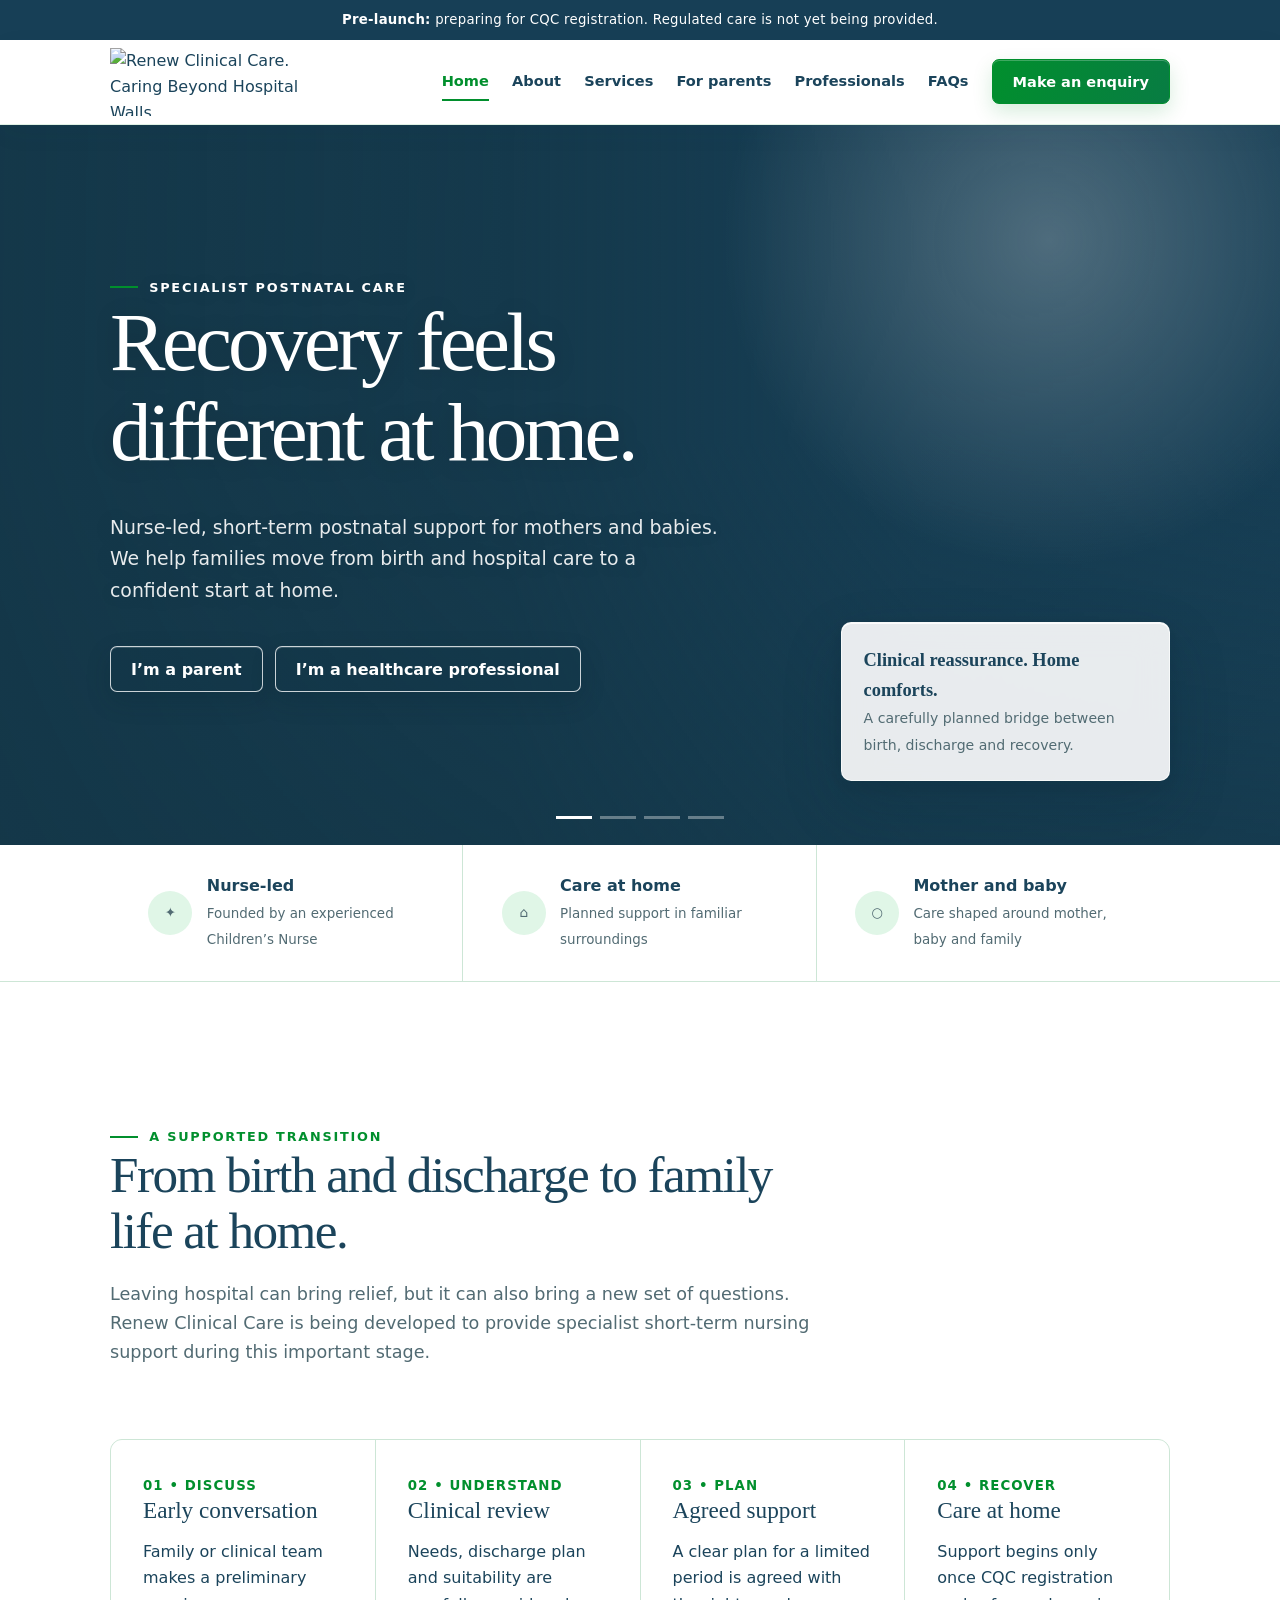
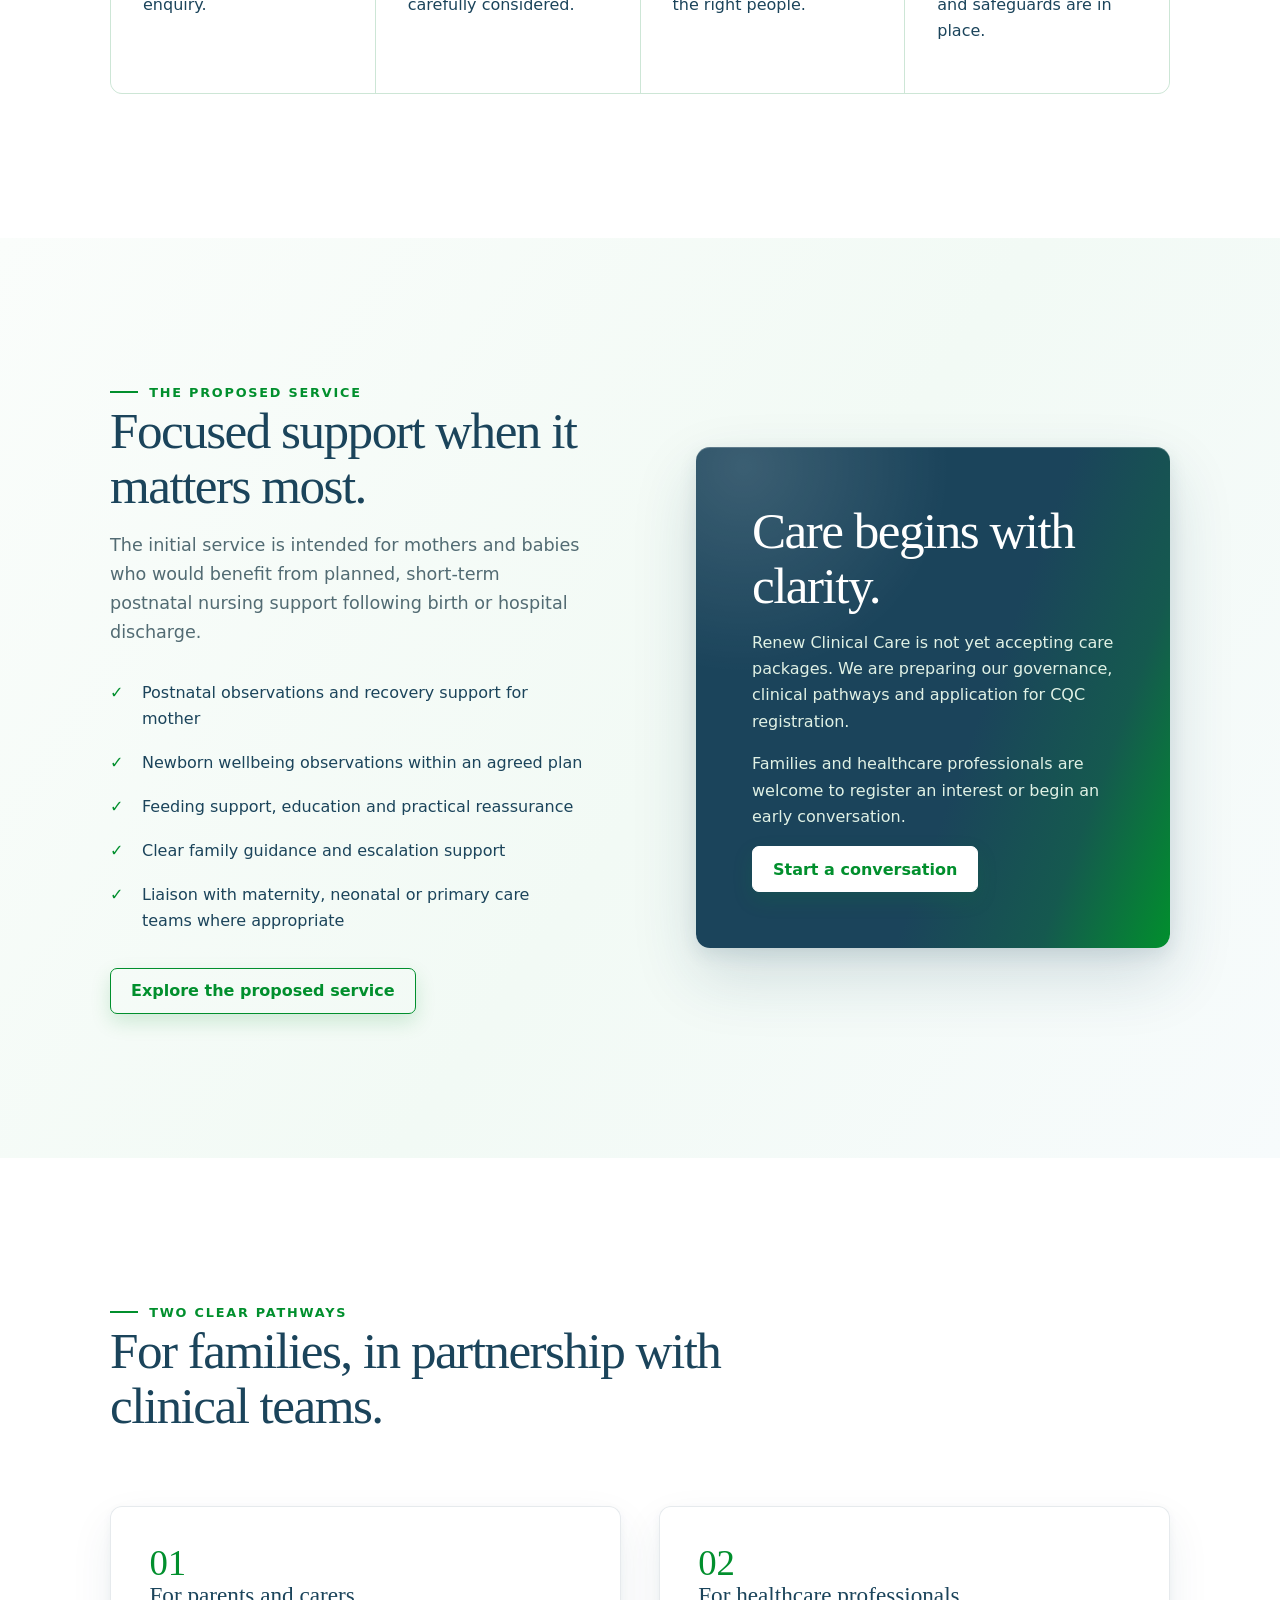
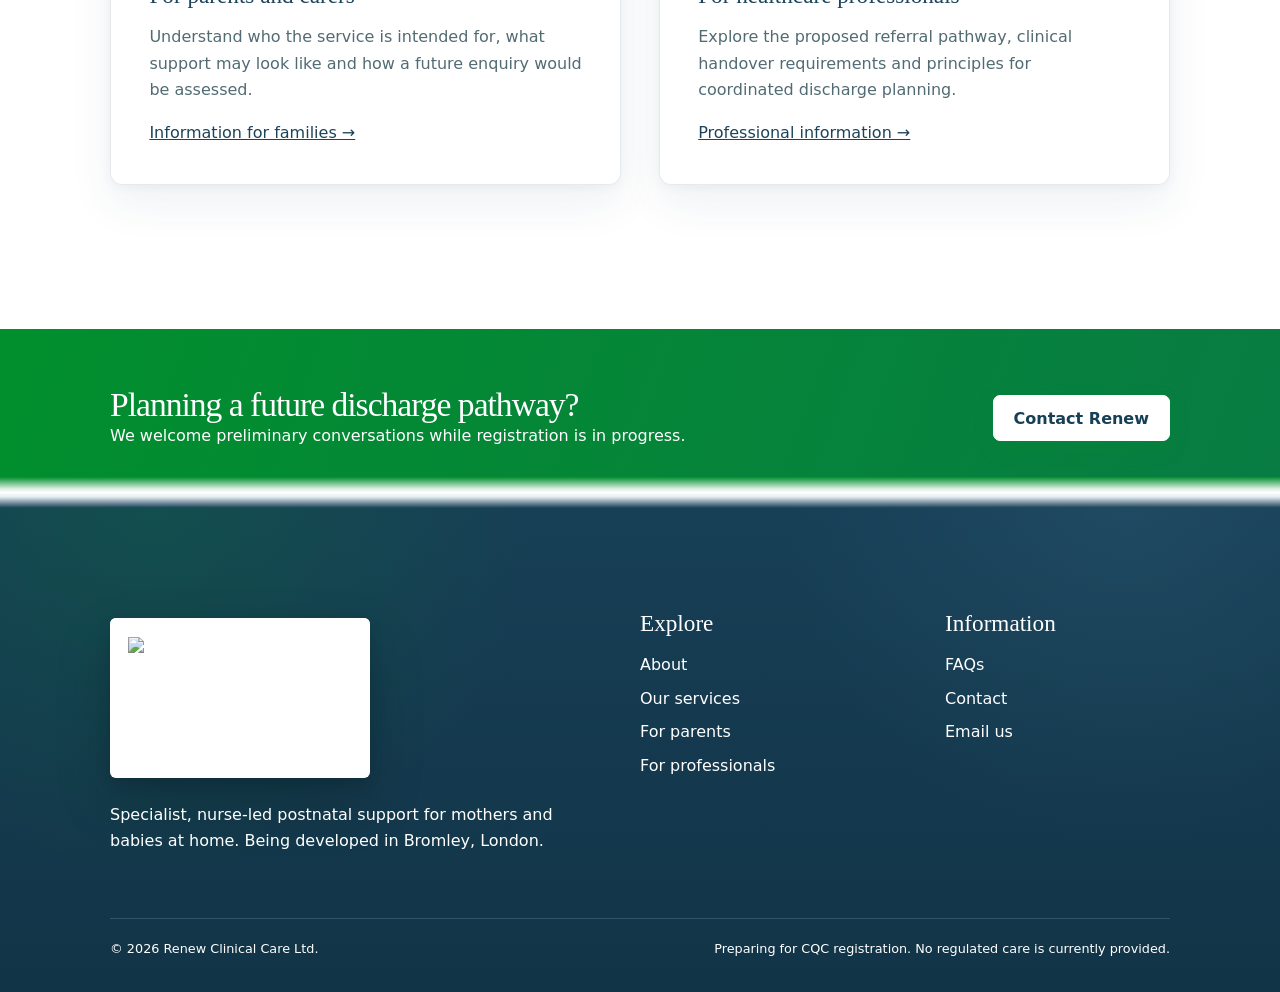
==== index.html @ eb6cde79 "Add homepage, styles, and script for Renew Clinical Care site Cleaned up from a browser-saved snapsh" ====
<!DOCTYPE html>
<html lang="en-GB">
<head>
<meta charset="UTF-8">
<meta name="viewport" content="width=device-width,initial-scale=1">
<title>Renew Clinical Care | Postnatal care at home</title>
<meta name="description" content="Nurse-led postnatal support for mothers and babies at home in Bromley. Pre-launch and preparing for CQC registration.">
<link rel="stylesheet" href="styles.css">
</head>
<body>
<a class="skip" href="#main">Skip to content</a>
<div class="notice"><strong>Pre-launch:</strong> preparing for CQC registration. Regulated care is not yet being provided.</div>
<header class="header">
<nav class="nav wrap" aria-label="Main navigation">
<a class="brand" href="index.html"><img class="brand-logo" src="assets/rcc-logo.png" alt="Renew Clinical Care. Caring Beyond Hospital Walls."></a>
<button class="menu" aria-expanded="false" aria-label="Open menu">☰</button>
<div class="links">
<a aria-current="page" href="index.html">Home</a>
<a href="about.html">About</a>
<a href="services.html">Services</a>
<a href="parents.html">For parents</a>
<a href="professionals.html">Professionals</a>
<a href="faqs.html">FAQs</a>
<a class="button" href="contact.html">Make an enquiry</a>
</div>
</nav>
</header>
<main id="main">
<section class="hero">
<div class="hero-media">
<div class="hero-sequence" aria-hidden="true">
<video class="hero-frame frame-newborn" autoplay muted loop playsinline preload="metadata" poster="assets/care-at-home.png" data-credit="Sarah Chai / Pexels">
<source src="https://videos.pexels.com/video-files/7279102/7279102-uhd_2160_3840_24fps.mp4" type="video/mp4">
</video>
<img class="hero-frame frame-support" src="assets/postnatal-support-home.webp" alt="">
<img class="hero-frame frame-nurse" src="assets/paediatric-nurse-home.webp" alt="">
<video class="hero-frame frame-clinician" autoplay muted loop playsinline preload="metadata" poster="assets/paediatric-nurse-home.webp" data-credit="Pavel Danilyuk / Pexels">
<source src="https://videos.pexels.com/video-files/7579603/7579603-hd_1080_1920_25fps.mp4" type="video/mp4">
</video>
</div>
</div>
<div class="hero-overlay"></div>
<div class="hero-content wrap">
<div class="hero-copy">
<div class="eyebrow">Specialist postnatal care</div>
<h1>Recovery feels different at home.</h1>
<p>Nurse-led, short-term postnatal support for mothers and babies. We help families move from birth and hospital care to a confident start at home.</p>
<div class="actions">
<a class="button" href="parents.html">I&rsquo;m a parent</a>
<a class="button hero-secondary" href="professionals.html">I&rsquo;m a healthcare professional</a>
</div>
</div>
<div class="hero-card">
<b>Clinical reassurance. Home comforts.</b>
<span>A carefully planned bridge between birth, discharge and recovery.</span>
</div>
</div>
<div class="hero-controls">
<button class="hero-arrow hero-arrow-prev" type="button" aria-label="Show previous hero image"><span aria-hidden="true">&lsaquo;</span></button>
<button class="hero-arrow hero-arrow-next" type="button" aria-label="Show next hero image"><span aria-hidden="true">&rsaquo;</span></button>
</div>
<div class="hero-timeline" aria-hidden="true"><span></span><span></span><span></span><span></span></div>
</section>

<section class="trustbar">
<div class="trustgrid wrap">
<div class="trustitem"><span class="icon">&#10022;</span><div><b>Nurse-led</b><span>Founded by an experienced Children&rsquo;s Nurse</span></div></div>
<div class="trustitem"><span class="icon">&#8962;</span><div><b>Care at home</b><span>Planned support in familiar surroundings</span></div></div>
<div class="trustitem"><span class="icon">&#9675;</span><div><b>Mother and baby</b><span>Care shaped around mother, baby and family</span></div></div>
</div>
</section>

<section class="section">
<div class="wrap">
<div class="section-head">
<div class="eyebrow">A supported transition</div>
<h2>From birth and discharge to family life at home.</h2>
<p>Leaving hospital can bring relief, but it can also bring a new set of questions. Renew Clinical Care is being developed to provide specialist short-term nursing support during this important stage.</p>
</div>
<div class="pathway">
<div class="step"><small>01 &bull; DISCUSS</small><h3>Early conversation</h3><p>Family or clinical team makes a preliminary enquiry.</p></div>
<div class="step"><small>02 &bull; UNDERSTAND</small><h3>Clinical review</h3><p>Needs, discharge plan and suitability are carefully considered.</p></div>
<div class="step"><small>03 &bull; PLAN</small><h3>Agreed support</h3><p>A clear plan for a limited period is agreed with the right people.</p></div>
<div class="step"><small>04 &bull; RECOVER</small><h3>Care at home</h3><p>Support begins only once CQC registration and safeguards are in place.</p></div>
</div>
</div>
</section>

<section class="section soft">
<div class="wrap split">
<div>
<div class="eyebrow">The proposed service</div>
<h2>Focused support when it matters most.</h2>
<p class="lead">The initial service is intended for mothers and babies who would benefit from planned, short-term postnatal nursing support following birth or hospital discharge.</p>
<ul class="checks">
<li>Postnatal observations and recovery support for mother</li>
<li>Newborn wellbeing observations within an agreed plan</li>
<li>Feeding support, education and practical reassurance</li>
<li>Clear family guidance and escalation support</li>
<li>Liaison with maternity, neonatal or primary care teams where appropriate</li>
</ul>
<a class="button ghost" href="services.html">Explore the proposed service</a>
</div>
<div class="panel">
<h2>Care begins with clarity.</h2>
<p>Renew Clinical Care is not yet accepting care packages. We are preparing our governance, clinical pathways and application for CQC registration.</p>
<p>Families and healthcare professionals are welcome to register an interest or begin an early conversation.</p>
<a class="button" href="contact.html" style="background:#fff;color:#018F2D;border-color:#fff">Start a conversation</a>
</div>
</div>
</section>

<section class="section">
<div class="wrap">
<div class="section-head">
<div class="eyebrow">Two clear pathways</div>
<h2>For families, in partnership with clinical teams.</h2>
</div>
<div class="grid-2">
<article class="card"><span class="num">01</span><h3>For parents and carers</h3><p>Understand who the service is intended for, what support may look like and how a future enquiry would be assessed.</p><a href="parents.html">Information for families &rarr;</a></article>
<article class="card"><span class="num">02</span><h3>For healthcare professionals</h3><p>Explore the proposed referral pathway, clinical handover requirements and principles for coordinated discharge planning.</p><a href="professionals.html">Professional information &rarr;</a></article>
</div>
</div>
</section>

<section class="band">
<div class="wrap">
<div><h2>Planning a future discharge pathway?</h2><div>We welcome preliminary conversations while registration is in progress.</div></div>
<a class="button" href="contact.html">Contact Renew</a>
</div>
</section>
</main>

<footer class="footer footer-from-green">
<div class="wrap">
<div class="footer-grid">
<div>
<a class="brand" href="index.html"><img class="brand-logo" src="assets/rcc-logo.png" alt="Renew Clinical Care. Caring Beyond Hospital Walls."></a>
<p>Specialist, nurse-led postnatal support for mothers and babies at home. Being developed in Bromley, London.</p>
</div>
<div>
<h3>Explore</h3>
<a href="about.html">About</a>
<a href="services.html">Our services</a>
<a href="parents.html">For parents</a>
<a href="professionals.html">For professionals</a>
</div>
<div>
<h3>Information</h3>
<a href="faqs.html">FAQs</a>
<a href="contact.html">Contact</a>
<a href="mailto:hello@renewclinicalcare.co.uk">Email us</a>
</div>
</div>
<div class="legal">
<span>&copy; 2026 Renew Clinical Care Ltd.</span>
<span>Preparing for CQC registration. No regulated care is currently provided.</span>
</div>
</div>
</footer>
<script src="site.js"></script>
</body>
</html>
---- styles.css ----
:root{--ink:#1B445B;--teal:#018F2D;--deep:#173F56;--aqua:#E0F6E7;--sky:#F0F8F3;--coral:#018F2D;--cream:#FCFEFD;--white:#fff;--line:#CDE6D6;--muted:#526B73;--shadow:0 22px 60px rgba(27,68,91,.12);--serif:Georgia,'Times New Roman',serif;--sans:Inter,ui-sans-serif,system-ui,-apple-system,BlinkMacSystemFont,'Segoe UI',sans-serif}
*{box-sizing:border-box}html{scroll-behavior:smooth}body{margin:0;color:var(--ink);background:var(--cream);font-family:var(--sans);font-size:16px;line-height:1.65}a{color:inherit}.skip{position:absolute;left:-999px}.skip:focus{left:1rem;top:1rem;background:#fff;padding:.7rem 1rem;z-index:20}.notice{background:var(--deep);color:#fff;text-align:center;padding:.55rem 1rem;font-size:.83rem;letter-spacing:.02em}.notice strong{color:#BFEFCB}.wrap{width:min(1160px,calc(100% - 40px));margin:auto}.header{background:rgba(251,252,250,.96);position:sticky;top:0;z-index:10;border-bottom:1px solid rgba(1,143,45,.12);backdrop-filter:blur(14px)}.nav{height:84px;display:flex;align-items:center;justify-content:space-between;gap:2rem}.brand{display:flex;align-items:center;gap:.8rem;text-decoration:none}.mark{width:42px;height:42px;border-radius:50%;border:1.5px solid var(--teal);display:grid;place-items:center;position:relative;font-family:var(--serif);font-size:1.22rem}.mark:after{content:'';position:absolute;width:10px;height:10px;border-radius:50%;background:var(--coral);right:-2px;bottom:2px;border:3px solid var(--cream)}.brand-text{line-height:1.05}.brand-text b{display:block;letter-spacing:.12em;font-size:.92rem}.brand-text span{font-size:.7rem;color:var(--muted);letter-spacing:.08em}.links{display:flex;align-items:center;gap:1.45rem}.links a{text-decoration:none;font-size:.91rem;font-weight:600}.links a:hover,.links a[aria-current=page]{color:var(--teal)}.button,.links .button{display:inline-flex;align-items:center;justify-content:center;gap:.55rem;border:1px solid var(--teal);background:var(--teal);color:#fff;border-radius:7px;padding:.78rem 1.25rem;text-decoration:none;font-weight:700;line-height:1.2;transition:.2s}.button:hover{background:var(--deep);transform:translateY(-1px)}.button.ghost{background:transparent;color:var(--teal)}.menu{display:none;background:none;border:0;font-size:1.6rem;color:var(--ink)}.hero{min-height:690px;display:grid;grid-template-columns:1.02fr .98fr;align-items:stretch;background:#f1f8f7}.hero-copy{padding:92px max(24px,calc((100vw - 1160px)/2)) 86px;display:flex;flex-direction:column;justify-content:center}.eyebrow{display:flex;align-items:center;gap:.7rem;color:var(--teal);font-size:.8rem;font-weight:800;letter-spacing:.14em;text-transform:uppercase}.eyebrow:before{content:'';width:28px;height:2px;background:var(--coral)}h1,h2,h3{font-family:var(--serif);font-weight:500;line-height:1.08;margin:0 0 1rem}h1{font-size:clamp(3rem,5.2vw,5.3rem);letter-spacing:-.045em}h2{font-size:clamp(2.25rem,4vw,3.8rem);letter-spacing:-.03em}h3{font-size:1.45rem}.hero p{font-size:1.16rem;max-width:620px;color:var(--muted)}.actions{display:flex;gap:.75rem;flex-wrap:wrap;margin-top:1.35rem}.hero-media{position:relative;overflow:hidden}.hero-media img{width:100%;height:100%;object-fit:cover}.hero-card{position:absolute;left:30px;bottom:30px;width:min(340px,calc(100% - 60px));background:rgba(255,255,255,.94);padding:1.35rem;border-radius:10px;box-shadow:var(--shadow);backdrop-filter:blur(8px)}.hero-card b{display:block;font-family:var(--serif);font-size:1.15rem}.hero-card span{font-size:.88rem;color:var(--muted)}.trustbar{background:#fff;border-bottom:1px solid var(--line)}.trustgrid{display:grid;grid-template-columns:repeat(3,1fr)}.trustitem{padding:1.4rem 2rem;border-right:1px solid var(--line);display:flex;gap:.9rem;align-items:center}.trustitem:last-child{border:0}.icon{width:44px;height:44px;border-radius:50%;display:grid;place-items:center;background:var(--aqua);color:var(--teal);font-size:1.15rem;flex:none}.trustitem b{display:block}.trustitem span{font-size:.84rem;color:var(--muted)}.section{padding:105px 0}.section.soft{background:var(--sky)}.section.dark{background:var(--deep);color:#fff}.section-head{max-width:720px;margin-bottom:3rem}.section-head p,.lead{font-size:1.1rem;color:var(--muted)}.dark .section-head p,.dark .lead{color:#D0E6D8}.grid-3{display:grid;grid-template-columns:repeat(3,1fr);gap:1.25rem}.grid-2{display:grid;grid-template-columns:repeat(2,1fr);gap:1.6rem}.card{background:#fff;border:1px solid var(--line);border-radius:12px;padding:2rem;box-shadow:0 8px 30px rgba(27,68,91,.05)}.card p{color:var(--muted)}.num{font-family:var(--serif);font-size:2.3rem;color:var(--coral);line-height:1}.pathway{display:grid;grid-template-columns:repeat(4,1fr);gap:1px;background:var(--line);border:1px solid var(--line);border-radius:12px;overflow:hidden}.step{background:#fff;padding:2rem}.step small{color:var(--coral);font-weight:800;letter-spacing:.08em}.split{display:grid;grid-template-columns:1fr 1fr;gap:5rem;align-items:center}.panel{background:var(--teal);color:#fff;border-radius:14px;padding:3rem;position:relative;overflow:hidden}.panel p{color:#E0F1E5}.panel:after{content:'R';font:14rem/1 var(--serif);position:absolute;right:-20px;bottom:-55px;color:rgba(255,255,255,.07)}.checks{list-style:none;padding:0;margin:1.5rem 0}.checks li{padding:.55rem 0 .55rem 2rem;position:relative}.checks li:before{content:'✓';position:absolute;left:0;color:var(--coral);font-weight:900}.page-hero{padding:90px 0 75px;background:linear-gradient(120deg,#EDF8F1,#fff)}.page-hero .wrap{max-width:900px;margin-left:max(20px,calc((100vw - 1160px)/2))}.page-hero h1{font-size:clamp(3rem,6vw,5.8rem)}.page-hero p{font-size:1.18rem;color:var(--muted);max-width:720px}.tag{display:inline-block;border-radius:6px;background:var(--aqua);padding:.35rem .8rem;color:var(--teal);font-weight:700;font-size:.8rem}.quote{font-family:var(--serif);font-size:clamp(1.8rem,3vw,2.8rem);line-height:1.25;border-left:3px solid var(--coral);padding-left:2rem}.faq{border-top:1px solid var(--line)}details{border-bottom:1px solid var(--line);padding:1.25rem 0}summary{cursor:pointer;font-family:var(--serif);font-size:1.25rem;font-weight:600;list-style:none;display:flex;justify-content:space-between;gap:1rem}summary:after{content:'+';color:var(--coral)}details[open] summary:after{content:'−'}details p{max-width:820px;color:var(--muted)}.form{background:#fff;border:1px solid var(--line);border-radius:12px;padding:2.2rem}.field{margin-bottom:1rem}.field label{display:block;font-weight:700;margin-bottom:.35rem}.field input,.field select,.field textarea{width:100%;font:inherit;color:var(--ink);background:#fff;border:1px solid #9ABDA7;border-radius:6px;padding:.85rem}.field textarea{min-height:130px;resize:vertical}.hint{font-size:.82rem;color:var(--muted)}.form-status{display:none;background:var(--aqua);border-radius:8px;padding:1rem;margin-top:1rem}.footer{background:#153B50;color:#fff;padding:70px 0 25px}.footer-grid{display:grid;grid-template-columns:2fr 1fr 1fr;gap:3rem}.footer a{color:#d9ebea;text-decoration:none;display:block;margin:.45rem 0}.footer p{color:#BFD6C8}.legal{border-top:1px solid rgba(255,255,255,.15);margin-top:2.5rem;padding-top:1.2rem;font-size:.8rem;color:#B5CCBE;display:flex;justify-content:space-between;gap:1rem}.band{background:var(--coral);color:#fff;padding:2.8rem 0}.band .wrap{display:flex;align-items:center;justify-content:space-between;gap:2rem}.band h2{font-size:2.1rem;margin:0}.band .button{background:#fff;color:var(--deep);border-color:#fff}.note{border-left:3px solid var(--coral);background:#F2FBF5;padding:1rem 1.2rem}.muted{color:var(--muted)}
@media(max-width:980px){.links{display:none;position:absolute;top:84px;left:0;right:0;background:#fff;padding:1.4rem 20px;box-shadow:var(--shadow);flex-direction:column;align-items:flex-start}.links.open{display:flex}.menu{display:block}.hero{grid-template-columns:1fr;min-height:0}.hero-copy{padding:70px 24px}.hero-media{height:430px}.trustgrid{grid-template-columns:1fr}.trustitem{border-right:0;border-bottom:1px solid var(--line)}.grid-3,.pathway{grid-template-columns:repeat(2,1fr)}.split{grid-template-columns:1fr;gap:2.5rem}.footer-grid{grid-template-columns:1fr 1fr}.footer-grid>div:first-child{grid-column:1/-1}}
@media(max-width:640px){.wrap{width:min(100% - 28px,1160px)}.nav{height:72px}.brand-text span{display:none}.links{top:72px}.hero-copy{padding:56px 18px}.hero-media{height:340px}.hero-card{left:16px;bottom:16px;width:calc(100% - 32px)}h1{font-size:3rem}.section{padding:70px 0}.grid-2,.grid-3,.pathway{grid-template-columns:1fr}.panel,.card,.form{padding:1.5rem}.page-hero{padding:60px 0 55px}.band .wrap,.legal{align-items:flex-start;flex-direction:column}.footer-grid{grid-template-columns:1fr}.footer-grid>div:first-child{grid-column:auto}.actions .button{width:100%}}
@media(prefers-reduced-motion:reduce){html{scroll-behavior:auto}.button{transition:none}}

/* Modern motion layer */
body{opacity:1;transition:opacity .35s ease,transform .35s cubic-bezier(.22,1,.36,1)}body.is-leaving{opacity:0;transform:translateY(-8px)}
.scroll-progress{position:fixed;z-index:40;left:0;top:0;width:100%;height:3px;transform:scaleX(0);transform-origin:left;background:linear-gradient(90deg,var(--coral),#018F2D);will-change:transform}
.header{z-index:20;background:rgba(251,252,250,.86);backdrop-filter:blur(18px) saturate(130%);transition:box-shadow .35s ease,background .35s ease}.header.scrolled{background:rgba(251,252,250,.95);box-shadow:0 10px 35px rgba(27,68,91,.08)}.nav{transition:height .35s cubic-bezier(.22,1,.36,1)}.header.scrolled .nav{height:70px}
.mark{transition:transform .5s cubic-bezier(.22,1,.36,1),background .3s}.brand:hover .mark{transform:rotate(-10deg) scale(1.05);background:var(--aqua)}
.links a{position:relative}.links>a:not(.button):after{content:'';position:absolute;left:0;right:100%;bottom:-7px;height:1.5px;background:var(--coral);transition:right .3s ease}.links>a:not(.button):hover:after,.links>a[aria-current=page]:after{right:0}
.button,.links .button{transition:transform .35s cubic-bezier(.22,1,.36,1),box-shadow .35s ease,background .25s}.button:hover{transform:translateY(-3px);box-shadow:0 12px 28px rgba(27,68,91,.2)}
.hero{overflow:hidden}.hero-copy{position:relative;z-index:2}.hero-copy>*{animation:heroIn .9s both cubic-bezier(.22,1,.36,1)}.hero-copy h1{animation-delay:.08s}.hero-copy p{animation-delay:.16s}.hero-copy .actions{animation-delay:.24s}.hero-media:after{content:'';position:absolute;inset:0;background:linear-gradient(105deg,rgba(27,68,91,.08),transparent 38%);pointer-events:none}.hero-media img{height:115%;transform:translate3d(0,var(--parallax-y,0),0) scale(1.03);will-change:transform}.hero-card{background:rgba(255,255,255,.88);border:1px solid rgba(255,255,255,.6);backdrop-filter:blur(16px);transform:translate3d(0,var(--card-parallax,0),0);will-change:transform}
.eyebrow:before{transition:width .45s ease}.eyebrow:hover:before{width:46px}.card{background:rgba(255,255,255,.9);transition:transform .45s cubic-bezier(.22,1,.36,1),box-shadow .45s ease,border-color .3s}.card:hover{transform:translateY(-8px);box-shadow:0 24px 50px rgba(27,68,91,.12);border-color:#9cc8c5}
.page-hero{padding:110px 0 90px;background:radial-gradient(circle at 88% 18%,rgba(231,121,99,.12),transparent 22%),radial-gradient(circle at 72% 85%,rgba(1,143,45,.12),transparent 28%),linear-gradient(120deg,#EDF8F1,#fff);position:relative;overflow:hidden}.page-hero .wrap{position:relative;z-index:1}.page-hero .eyebrow,.page-hero h1,.page-hero p{animation:heroIn .85s both cubic-bezier(.22,1,.36,1)}.page-hero h1{animation-delay:.08s}.page-hero p{animation-delay:.16s}
.form{background:rgba(255,255,255,.92);box-shadow:0 18px 55px rgba(27,68,91,.07);transition:box-shadow .35s}.form:focus-within{box-shadow:0 24px 70px rgba(27,68,91,.13)}
.reveal{opacity:0;transform:translateY(34px);transition:opacity .8s ease,transform .8s cubic-bezier(.22,1,.36,1)}.reveal.from-left{transform:translateX(-34px)}.reveal.from-right{transform:translateX(34px)}.reveal.is-visible{opacity:1;transform:none}.reveal-delay-1{transition-delay:.08s}.reveal-delay-2{transition-delay:.16s}.reveal-delay-3{transition-delay:.24s}@keyframes heroIn{from{opacity:0;transform:translateY(28px)}to{opacity:1;transform:none}}
@media(max-width:640px){.header.scrolled .nav{height:64px}.page-hero{padding:72px 0 62px}.hero-media img{height:108%}}
@media(prefers-reduced-motion:reduce){body{opacity:1;transform:none;transition:none}.button,.card,.mark,.nav,.header{transition:none}.hero-copy>*,.page-hero .eyebrow,.page-hero h1,.page-hero p{animation:none}.reveal{opacity:1;transform:none;transition:none}.hero-media img,.hero-card{transform:none!important}.scroll-progress{display:none}}

/* Parallax hero film */
.hero-sequence{position:absolute;inset:-7% 0;transform:translate3d(0,var(--parallax-y,0),0) scale(1.035);will-change:transform;background:var(--deep)}.hero-sequence:after{content:'';position:absolute;inset:0;z-index:3;background:linear-gradient(105deg,rgba(27,68,91,.18),transparent 48%),linear-gradient(0deg,rgba(27,68,91,.08),transparent 38%);pointer-events:none}.hero-fallback,.hero-video{position:absolute;inset:0;width:100%;height:100%;object-fit:cover}.hero-fallback{z-index:0;transform:none!important}.hero-video{z-index:1;opacity:0;transform:scale(1.02);animation:heroFilm 18s infinite ease-in-out}.video-newborn{object-position:50% 45%;animation-delay:0s}.video-clinician{object-position:50% 42%;animation-delay:9s}.hero-card{z-index:5}@keyframes heroFilm{0%,5%{opacity:0;transform:scale(1.04)}12%,47%{opacity:1;transform:scale(1.01)}55%,100%{opacity:0;transform:scale(1.035)}}
@media(max-width:980px){.hero-sequence{inset:-5% 0}.video-newborn{object-position:50% 43%}.video-clinician{object-position:50% 40%}}
@media(prefers-reduced-motion:reduce){.hero-sequence{inset:0;transform:none}.hero-video{display:none}.hero-fallback{position:absolute;display:block}}

/* Landscape postnatal montage */
.hero{position:relative;display:block;min-height:clamp(560px,66vw,720px);height:min(720px,calc(100vh - 112px));background:var(--deep);isolation:isolate;overflow:hidden}
.hero-media{position:absolute;inset:0;overflow:hidden;z-index:0}
.hero-sequence{position:absolute;inset:-8% 0;width:100%;height:116%;background:var(--deep);transform:translate3d(0,var(--parallax-y,0),0) scale(1.035)}
.hero-frame{position:absolute;inset:0;width:100%;height:100%;object-fit:cover;opacity:0;transform:scale(1.045);animation:heroMontage 28s infinite cubic-bezier(.45,0,.25,1);will-change:opacity,transform}
.frame-support{object-position:50% 49%;animation-delay:0s}
.frame-newborn{object-position:50% 42%;animation-delay:7s}
.frame-nurse{object-position:50% 50%;animation-delay:14s}
.frame-clinician{object-position:50% 40%;animation-delay:21s}
.hero-sequence:after{display:none}
.hero-overlay{position:absolute;inset:0;z-index:1;background:linear-gradient(90deg,rgba(20,55,72,.9) 0%,rgba(20,55,72,.7) 40%,rgba(20,55,72,.18) 72%,rgba(20,55,72,.08) 100%),linear-gradient(0deg,rgba(20,55,72,.42),transparent 54%)}
.hero-content{position:relative;z-index:2;height:100%;min-height:inherit;display:flex;align-items:center;justify-content:space-between;gap:3rem;padding-top:54px;padding-bottom:54px}
.hero-copy{width:min(650px,62%);padding:0;color:#fff;text-shadow:0 2px 24px rgba(0,0,0,.16)}
.hero-copy .eyebrow{color:#BFEFCB}
.hero-copy h1{font-size:clamp(3.3rem,6.5vw,6.4rem);max-width:790px}
.hero-copy p{color:rgba(255,255,255,.9);font-size:1.18rem;max-width:610px}
.hero-copy .button{background:#fff;border-color:#fff;color:var(--deep);text-shadow:none}
.hero-copy .button:hover{background:var(--aqua);border-color:var(--aqua)}
.hero-copy .hero-secondary{background:rgba(20,55,72,.2);border-color:rgba(255,255,255,.75);color:#fff;backdrop-filter:blur(10px)}
.hero-card{position:relative;align-self:flex-end;left:auto;bottom:auto;width:min(330px,31%);margin-bottom:10px;background:rgba(255,255,255,.9);text-shadow:none}
.hero-timeline{position:absolute;z-index:4;left:50%;bottom:26px;transform:translateX(-50%);display:flex;gap:8px}
.hero-timeline span{width:36px;height:3px;background:rgba(255,255,255,.35);overflow:hidden}
.hero-timeline span:after{content:'';display:block;width:100%;height:100%;background:#fff;transform:scaleX(0);transform-origin:left;animation:montageProgress 28s infinite linear}
.hero-timeline span:nth-child(2):after{animation-delay:7s}.hero-timeline span:nth-child(3):after{animation-delay:14s}.hero-timeline span:nth-child(4):after{animation-delay:21s}
@keyframes heroMontage{0%{opacity:0;transform:scale(1.045)}3%,23%{opacity:1}25%,100%{opacity:0}23%{transform:scale(1.015)}}
@keyframes montageProgress{0%,25%{transform:scaleX(0)}3%,22%{transform:scaleX(1)}23%,100%{transform:scaleX(0)}}
@media(max-width:980px){.hero{height:620px;min-height:620px}.hero-content{align-items:flex-end;padding-bottom:72px}.hero-copy{width:min(680px,86%)}.hero-card{display:none}.hero-overlay{background:linear-gradient(90deg,rgba(20,55,72,.88),rgba(20,55,72,.42) 70%,rgba(20,55,72,.16)),linear-gradient(0deg,rgba(20,55,72,.56),transparent 58%)}}
@media(max-width:640px){.hero{height:590px;min-height:590px}.hero-content{padding:68px 20px 66px;align-items:flex-end}.hero-copy{width:100%}.hero-copy h1{font-size:clamp(2.8rem,14vw,4rem)}.hero-copy p{font-size:1rem}.hero-copy .actions{display:grid;grid-template-columns:1fr}.hero-controls{display:none}.hero-timeline{bottom:20px}.hero-timeline span{width:26px}.frame-support{object-position:54% 50%}.frame-newborn{object-position:48% 42%}.frame-nurse{object-position:53% 50%}.frame-clinician{object-position:50% 40%}.hero-overlay{background:linear-gradient(0deg,rgba(20,55,72,.94) 0%,rgba(20,55,72,.7) 48%,rgba(20,55,72,.18) 85%)}}
@media(prefers-reduced-motion:reduce){.hero-sequence{inset:0;height:100%;transform:none}.hero-frame{display:none;animation:none}.hero-frame.frame-support{display:block;opacity:1;transform:none}.hero-timeline{display:none}}

/* Supplied RCC brand identity */
.brand-logo{display:block;width:220px;height:68px;object-fit:contain;object-position:left center}.header .brand{min-width:220px}.footer .brand{display:inline-flex;background:#fff;padding:.75rem 1rem;border-radius:8px}.footer .brand-logo{width:230px;height:82px}.header.scrolled .brand-logo{height:58px}.brand-logo{transition:height .35s cubic-bezier(.22,1,.36,1),transform .35s ease}.brand:hover .brand-logo{transform:translateY(-1px)}
@media(max-width:640px){.brand-logo{width:168px;height:56px}.header .brand{min-width:168px}.footer .brand-logo{width:210px;height:72px}.hero{height:590px;min-height:590px}}
@media(prefers-reduced-motion:reduce){.brand-logo{transition:none}.brand:hover .brand-logo{transform:none}}

/* Airier brand spacing */
body{background:#fff}
.wrap{width:min(1120px,calc(100% - 64px))}
.header{background:rgba(255,255,255,.94)}
.header.scrolled{background:rgba(255,255,255,.98)}
.section{padding:128px 0}
.section:not(.soft):not(.dark){background:#fff}
.section.soft{background:#F5FBF7}
.section-head{margin-bottom:4rem}
.section-head p{margin-top:1.35rem}
.grid-3{gap:1.75rem}
.grid-2{gap:2rem}
.split{gap:6.5rem}
.card{padding:2.4rem;border-color:rgba(27,68,91,.11);box-shadow:0 10px 34px rgba(27,68,91,.045)}
.card:hover{box-shadow:0 20px 44px rgba(27,68,91,.085)}
.panel{padding:3.5rem}
.trustitem{padding:1.8rem 2.4rem}
.page-hero{padding:135px 0 115px}
.page-hero p{margin-top:1.5rem}
.form{padding:2.65rem}
.band{padding:3.6rem 0}
.footer{padding:90px 0 32px}
.footer-grid{gap:4rem}
@media(max-width:980px){.wrap{width:min(100% - 48px,1120px)}.section{padding:100px 0}.split{gap:3.5rem}.page-hero{padding:100px 0 85px}}
@media(max-width:640px){.wrap{width:min(100% - 32px,1120px)}.section{padding:82px 0}.section-head{margin-bottom:2.75rem}.card,.panel,.form{padding:1.7rem}.page-hero{padding:82px 0 72px}.trustitem{padding:1.45rem 1.2rem}.band{padding:3rem 0}.footer{padding:72px 0 28px}}

/* Subtle pearlescent transitions */
:root{--pearl-blue:#EAF4FA;--pearl-lilac:#F4F1FA;--pearl-green:#EAF8EF}
.header{background:linear-gradient(105deg,rgba(255,255,255,.97),rgba(234,248,239,.9) 48%,rgba(234,244,250,.88))}
.section.soft{background:linear-gradient(125deg,#F8FCFA 0%,var(--pearl-green) 34%,var(--pearl-blue) 68%,#fff 100%);background-size:180% 180%;animation:pearlDrift 20s ease-in-out infinite}
.page-hero{background:radial-gradient(circle at 86% 18%,rgba(1,143,45,.11),transparent 24%),radial-gradient(circle at 68% 84%,rgba(126,178,210,.16),transparent 31%),radial-gradient(circle at 18% 16%,rgba(188,166,220,.11),transparent 27%),linear-gradient(120deg,#fff,var(--pearl-green),var(--pearl-blue),#fff);background-size:140% 140%;animation:pearlDrift 22s ease-in-out infinite}
.card,.form,.hero-card{background:linear-gradient(135deg,rgba(255,255,255,.98),rgba(245,252,248,.94) 48%,rgba(239,247,252,.92) 78%,rgba(248,246,252,.94));background-size:180% 180%;transition:background-position .9s ease,transform .45s cubic-bezier(.22,1,.36,1),box-shadow .45s ease,border-color .3s}
.card:hover,.form:focus-within{background-position:100% 100%}
.panel{background:radial-gradient(circle at 14% 6%,rgba(255,255,255,.16),transparent 34%),linear-gradient(135deg,#018F2D 0%,#087C43 42%,#1B445B 100%)}
.button,.links .button{background:linear-gradient(110deg,#018F2D,#087C43 52%,#087C43);background-size:180% 100%;transition:background-position .55s ease,transform .35s cubic-bezier(.22,1,.36,1),box-shadow .35s ease}
.button:hover,.links .button:hover{background-position:100% 0}
.tag{background:linear-gradient(115deg,var(--pearl-green),var(--pearl-blue),var(--pearl-lilac))}
.band{background:linear-gradient(110deg,#018F2D,#018F2D 46%,#087C43 100%);background-size:160% 100%;animation:pearlDrift 18s ease-in-out infinite}
.scroll-progress{background:linear-gradient(90deg,#018F2D,#4FA96E,#A6CFE3,#018F2D)}
@keyframes pearlDrift{0%,100%{background-position:0% 50%}50%{background-position:100% 50%}}
@media(prefers-reduced-motion:reduce){.section.soft,.page-hero,.band{animation:none}.card,.form,.button,.links .button{transition:none}}

/* Logo panel and hero label refinements */
.footer .brand{width:260px;height:160px;padding:1.1rem;justify-content:center;align-items:center;border-radius:6px}
.footer .brand-logo{width:225px;height:122px;object-position:center}
.hero-copy .eyebrow{color:#fff}
@media(max-width:640px){.footer .brand{width:240px;height:148px}.footer .brand-logo{width:208px;height:112px}}

/* Additional editorial breathing room */
.wrap{width:min(1060px,calc(100% - 72px))}
.section{padding:144px 0}
.section-head{margin-bottom:4.5rem}
.grid-3{gap:2.15rem}
.grid-2{gap:2.35rem}
.split{gap:7rem}
.page-hero{padding:152px 0 130px}
.trustgrid{max-width:1060px}
.footer-grid{gap:5rem}
@media(max-width:980px){.wrap{width:min(100% - 52px,1060px)}.section{padding:108px 0}.split{gap:4rem}.page-hero{padding:112px 0 96px}}
@media(max-width:640px){.wrap{width:min(100% - 36px,1060px)}.section{padding:88px 0}.section-head{margin-bottom:3rem}.grid-2,.grid-3{gap:1.45rem}.page-hero{padding:88px 0 76px}}

/* Restrained pearlescent finish */
.header,.header.scrolled{background:rgba(255,255,255,.97)}
.section.soft{background:linear-gradient(125deg,#FAFDFB 0%,#F2FAF5 54%,#F7FBFC 100%);background-size:100% 100%;animation:none}
.page-hero{background:radial-gradient(circle at 88% 18%,rgba(1,143,45,.07),transparent 28%),linear-gradient(120deg,#fff 0%,#F6FBF8 64%,#F3F8FA 100%);background-size:100% 100%;animation:none}
.card,.form,.hero-card{background:rgba(255,255,255,.98);background-size:100% 100%}
.card:hover,.form:focus-within{background-position:0 0}
.tag{background:#EAF8EF}
.button,.links .button{background:linear-gradient(110deg,#018F2D,#087C43);background-size:100% 100%}
.band{background:linear-gradient(110deg,#018F2D,#087C43);background-size:100% 100%;animation:none}

/* Soft light and shadow */
.header{box-shadow:0 1px 0 rgba(27,68,91,.07),0 8px 28px rgba(27,68,91,.045)}
.header.scrolled{box-shadow:0 1px 0 rgba(27,68,91,.08),0 16px 38px rgba(27,68,91,.1)}
.hero-overlay{background:radial-gradient(circle at 82% 16%,rgba(255,255,255,.24),transparent 27%),linear-gradient(90deg,rgba(20,55,72,.9) 0%,rgba(20,55,72,.7) 40%,rgba(20,55,72,.18) 72%,rgba(20,55,72,.08) 100%),linear-gradient(0deg,rgba(20,55,72,.46),transparent 56%)}
.hero-card{box-shadow:inset 0 1px 0 rgba(255,255,255,.9),0 24px 60px rgba(12,42,56,.2),0 5px 16px rgba(12,42,56,.12)}
.card{box-shadow:inset 0 1px 0 #fff,0 18px 44px rgba(27,68,91,.075),0 3px 10px rgba(27,68,91,.045)}
.card:hover{box-shadow:inset 0 1px 0 #fff,0 28px 60px rgba(27,68,91,.12),0 8px 18px rgba(27,68,91,.07)}
.form{box-shadow:inset 0 1px 0 #fff,0 22px 55px rgba(27,68,91,.09),0 4px 14px rgba(27,68,91,.05)}
.form:focus-within{box-shadow:inset 0 1px 0 #fff,0 30px 68px rgba(27,68,91,.13),0 7px 18px rgba(27,68,91,.07)}
.panel{box-shadow:inset 0 1px 0 rgba(255,255,255,.2),0 28px 65px rgba(27,68,91,.16),0 7px 18px rgba(27,68,91,.1)}
.button,.links .button{box-shadow:inset 0 1px 0 rgba(255,255,255,.24),0 8px 20px rgba(1,143,45,.16)}
.button:hover,.links .button:hover{box-shadow:inset 0 1px 0 rgba(255,255,255,.28),0 14px 30px rgba(1,143,45,.24)}
.field input,.field select,.field textarea{box-shadow:inset 0 2px 5px rgba(27,68,91,.045),0 1px 0 rgba(255,255,255,.9)}
.field input:focus,.field select:focus,.field textarea:focus{outline:2px solid rgba(1,143,45,.22);outline-offset:2px;box-shadow:inset 0 2px 5px rgba(27,68,91,.035),0 7px 18px rgba(27,68,91,.08)}
.footer .brand{box-shadow:inset 0 1px 0 #fff,0 24px 55px rgba(0,0,0,.18),0 5px 14px rgba(0,0,0,.12)}
.page-hero{box-shadow:inset 0 -22px 45px rgba(27,68,91,.035)}
.trustbar{box-shadow:0 12px 34px rgba(27,68,91,.045)}
@media(max-width:640px){.hero-overlay{background:radial-gradient(circle at 72% 12%,rgba(255,255,255,.15),transparent 26%),linear-gradient(0deg,rgba(20,55,72,.94) 0%,rgba(20,55,72,.7) 48%,rgba(20,55,72,.18) 85%)}}

/* Interactive hero and white footer copy */
.footer,.footer p,.footer a,.footer .legal{color:#fff}
.hero-copy .button,.hero-copy .hero-secondary{background:rgba(20,55,72,.24);border:1px solid rgba(255,255,255,.78);color:#fff;box-shadow:inset 0 1px 0 rgba(255,255,255,.18),0 9px 24px rgba(8,31,42,.18);backdrop-filter:blur(12px)}
.hero-copy .button:hover,.hero-copy .hero-secondary:hover{background:#fff;border-color:#fff;color:#1B445B;box-shadow:0 14px 32px rgba(8,31,42,.22)}
.hero-frame{opacity:0;animation:none;transform:scale(1.045);transition:opacity 1.05s ease,transform 7s ease;z-index:0}
.hero-frame.is-active{opacity:1;transform:scale(1.015);z-index:1}
.hero-controls{position:absolute;z-index:5;inset:50% 24px auto;display:flex;justify-content:space-between;pointer-events:none;opacity:0;transform:translateY(-50%);transition:opacity .3s ease}
.hero:hover .hero-controls,.hero:focus-within .hero-controls{opacity:1}
.hero-arrow{pointer-events:auto;width:48px;height:48px;border:1px solid rgba(255,255,255,.72);border-radius:6px;background:rgba(20,55,72,.28);color:#fff;font:400 1.45rem/1 var(--sans);display:grid;place-items:center;cursor:pointer;backdrop-filter:blur(12px);box-shadow:0 10px 28px rgba(8,31,42,.18);transition:background .25s ease,color .25s ease,transform .25s ease}
.hero-arrow:hover,.hero-arrow:focus-visible{background:#fff;color:#1B445B;transform:scale(1.04);outline:none}
.hero-timeline span:after{animation:none;transform:scaleX(0)}
.hero-timeline span.is-active:after{animation:activeHeroProgress 7s linear forwards}
.hero:hover .hero-timeline span.is-active:after,.hero:focus-within .hero-timeline span.is-active:after{animation-play-state:paused}
@keyframes activeHeroProgress{from{transform:scaleX(0)}to{transform:scaleX(1)}}
@media(hover:none){.hero-controls{opacity:1;inset-inline:12px}.hero-arrow{width:44px;height:44px}}
@media(prefers-reduced-motion:reduce){.hero-frame{display:block;opacity:0;transform:none;transition:none}.hero-frame.is-active{opacity:1}.hero-timeline span.is-active:after{animation:none;transform:scaleX(1)}.hero-arrow{transition:none}}

/* Keep the navigation call to action legible */
.links .button,.links .button:hover,.links .button:focus-visible,.links .button[aria-current=page]{color:#fff}
.hero-arrow span{display:block;font-family:Georgia,'Times New Roman',serif;font-size:2.25rem;font-weight:400;line-height:.7;transform:translateY(-1px)}

/* Predominantly navy information panels */
.panel{background:radial-gradient(circle at 10% 4%,rgba(255,255,255,.14),transparent 32%),linear-gradient(110deg,#1B445B 0%,#1B445B 58%,#15594F 80%,#018F2D 100%)}
.panel .checks li:before{color:#4ED26F;filter:drop-shadow(0 1px 5px rgba(78,210,111,.2))}

/* Hero reassurance panel and notice contrast */
.hero-card{background:rgba(27,68,91,.9);border-color:rgba(255,255,255,.24);color:#fff}
.hero-card b,.hero-card span{color:#fff}
.notice strong{color:#fff}

/* Restore the light hero reassurance panel */
.hero-card{background:rgba(255,255,255,.9);border-color:rgba(255,255,255,.7);color:#1B445B}
.hero-card b{color:#1B445B}.hero-card span{color:#526B73}

/* RCC mark watermark */
.panel:after{content:'';width:245px;height:135px;right:-34px;bottom:-12px;background:url('/rcc-mark.png') center/contain no-repeat;opacity:.12;filter:brightness(0) invert(1);font:initial;pointer-events:none}
.panel>*{position:relative;z-index:1}

/* Footer separation and colour bleed */
.footer{position:relative;margin-top:0;padding-top:104px;background:radial-gradient(circle at 12% 0,rgba(1,143,45,.2),transparent 31%),radial-gradient(circle at 88% 0,rgba(72,132,162,.16),transparent 28%),linear-gradient(180deg,#173F56 0%,#123447 100%)}
.footer:before{content:'';position:absolute;left:0;right:0;top:-30px;height:31px;background:linear-gradient(180deg,rgba(255,255,255,0),#173F56)}
.footer.footer-from-green:before{background:linear-gradient(180deg,#018F2D 0%,#DCEFE3 38%,#fff 50%,#E5EDF1 64%,#173F56 100%)}
.footer-grid{padding-bottom:.5rem}
@media(max-width:640px){.panel:after{width:190px;height:105px;right:-28px;bottom:-8px}.footer{margin-top:0;padding-top:80px}.footer:before{top:-36px;height:37px}}

/* Mobile hero handoff */
@media(max-width:980px){
  .hero-controls{display:none!important}
  .hero-media{height:100%;inset:0}
}
@media(max-width:640px){
  .hero-overlay{background:radial-gradient(circle at 72% 12%,rgba(255,255,255,.12),transparent 28%),linear-gradient(0deg,rgba(20,55,72,.76) 0%,rgba(20,55,72,.55) 48%,rgba(20,55,72,.16) 88%)}
  .trustbar{background:#fff}
  .trustbar:before{content:none}
}

/* Translucent mobile navigation */
@media(max-width:980px){
  .links{background:rgba(255,255,255,.88);border-bottom:1px solid rgba(27,68,91,.1);box-shadow:0 22px 48px rgba(8,31,42,.14);backdrop-filter:blur(18px) saturate(1.08);-webkit-backdrop-filter:blur(18px) saturate(1.08)}
}
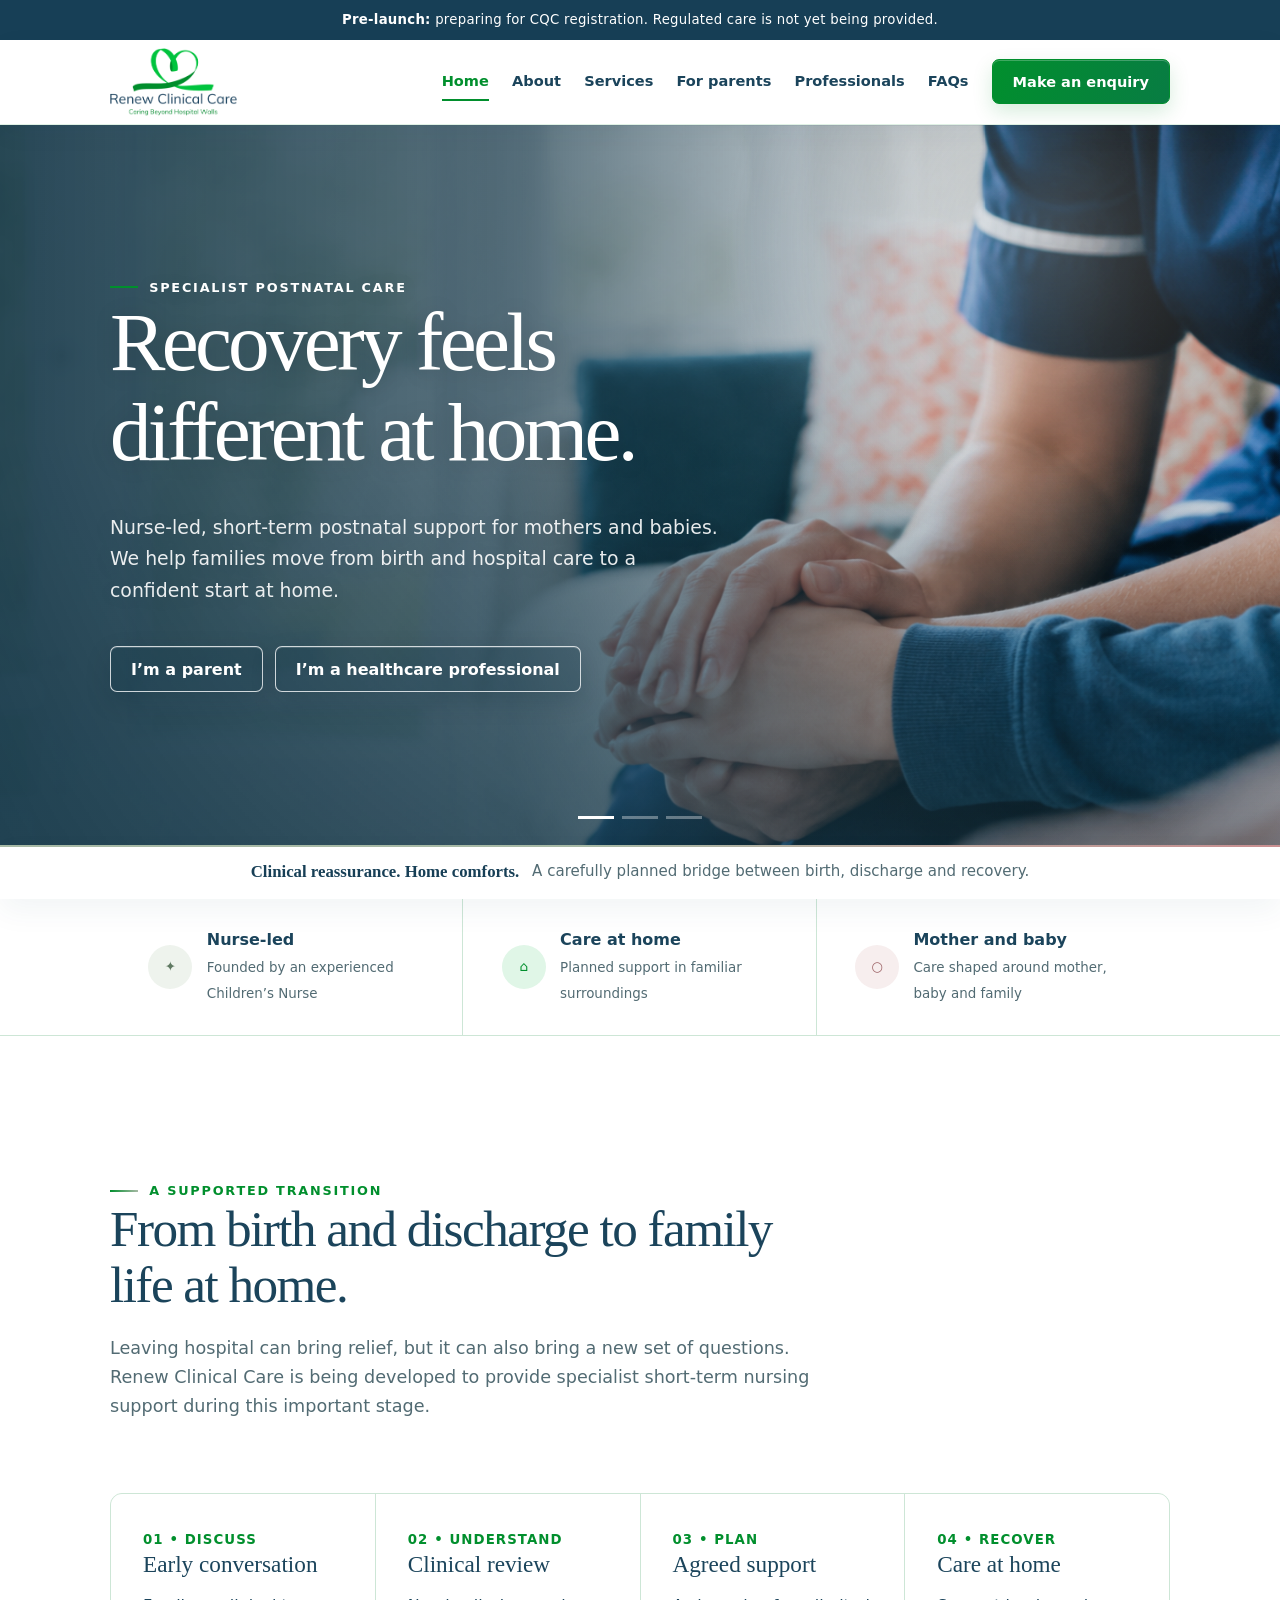
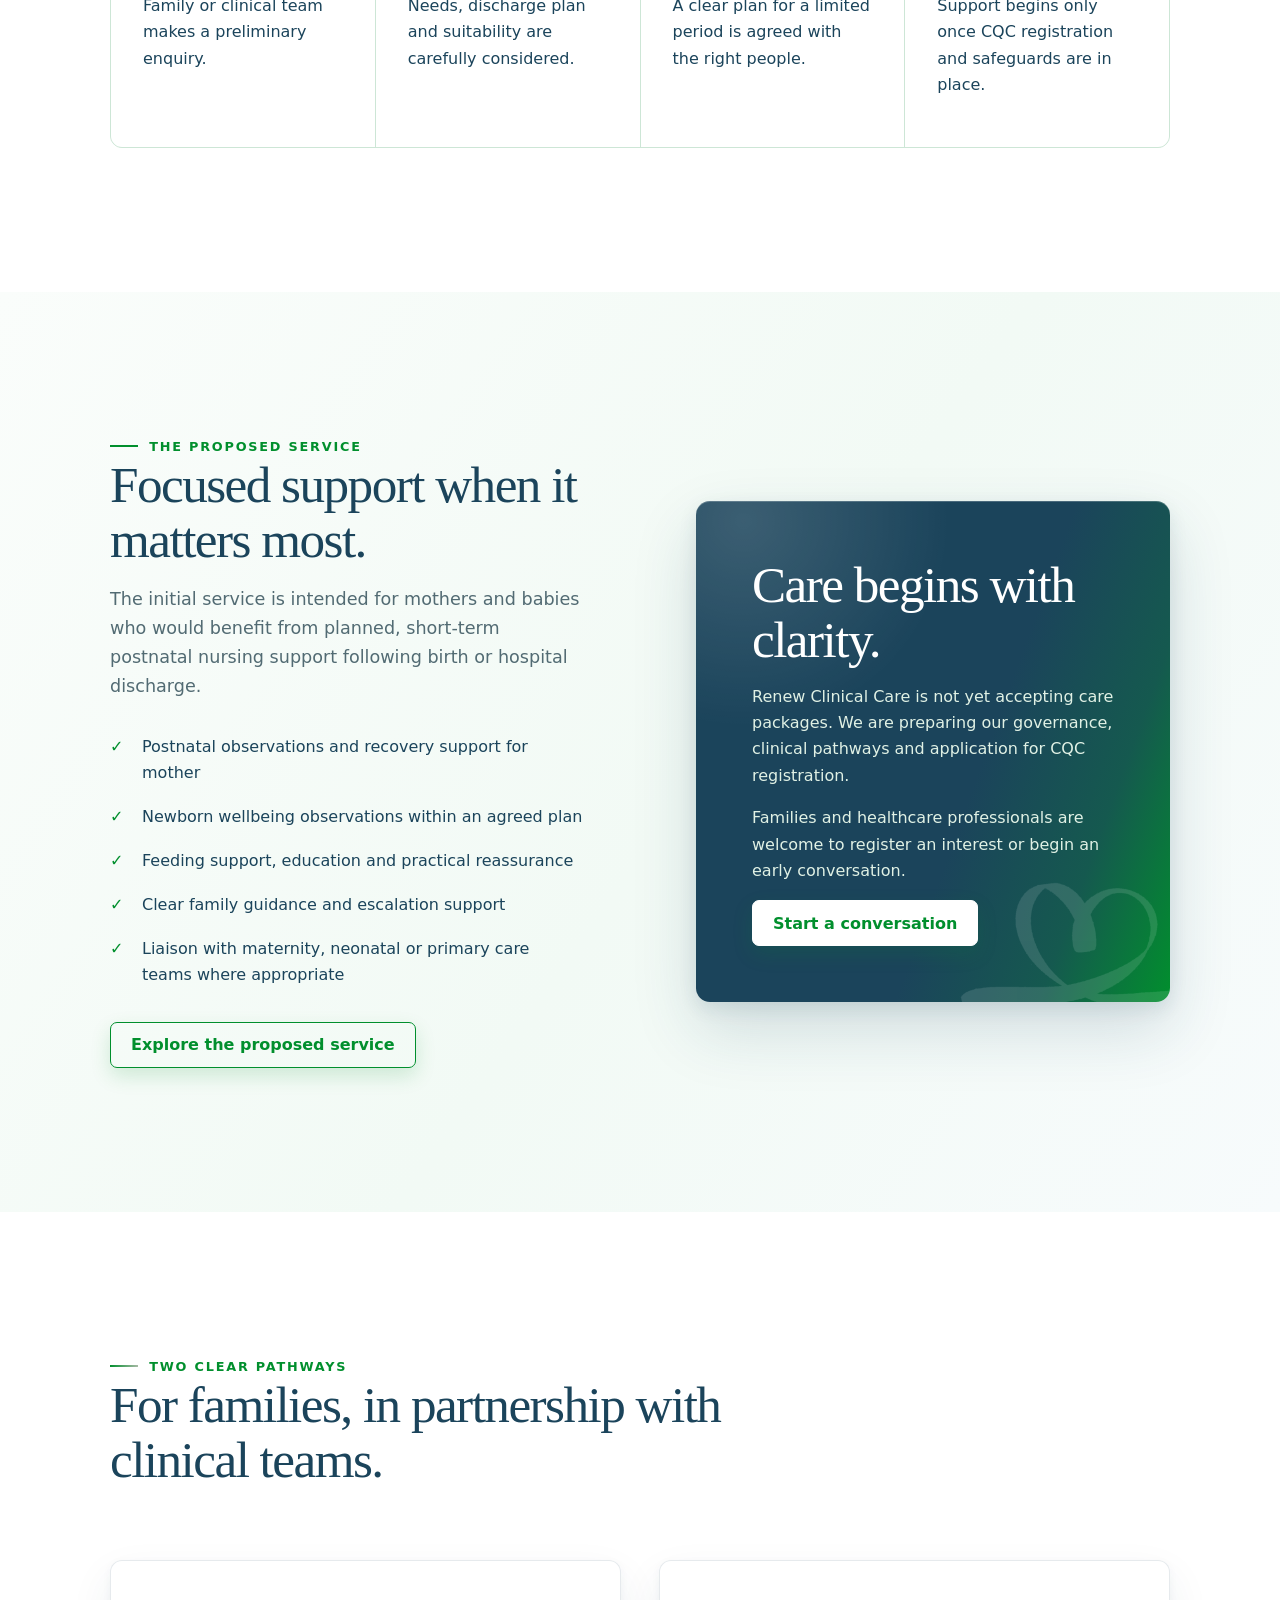
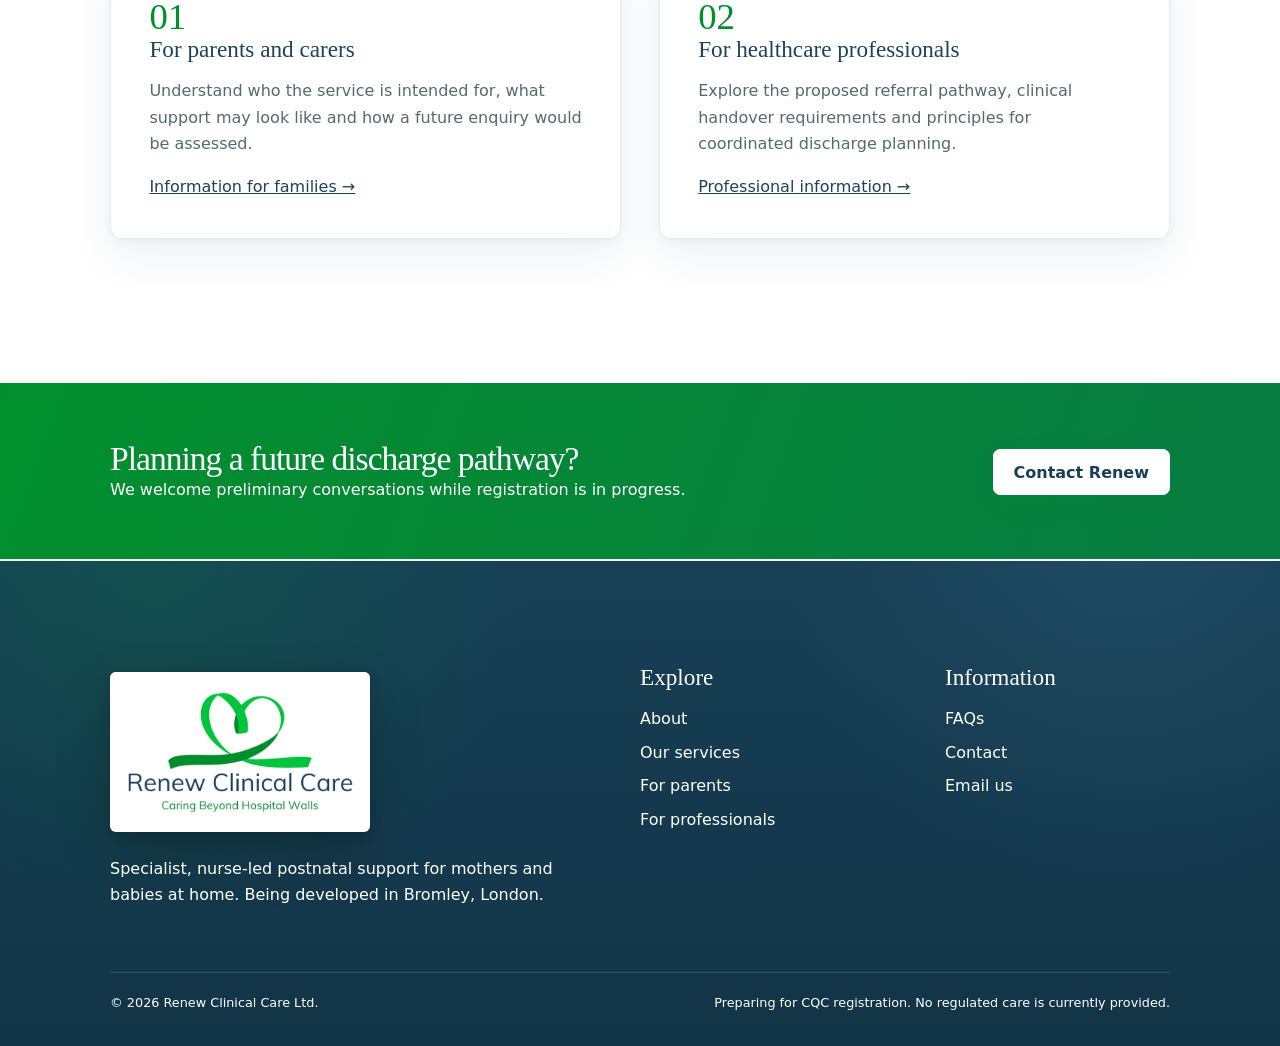
==== commit 9b1bba37: "Sync full site from latest ChatGPT-authored export (v36) Replaces all six page templates, styles.css" ====
--- a/index.html
+++ b/index.html
@@ -1,27 +1,40 @@
-<!DOCTYPE html>
+<!doctype html>
 <html lang="en-GB">
 <head>
-<meta charset="UTF-8">
+<meta charset="utf-8">
 <meta name="viewport" content="width=device-width,initial-scale=1">
+<meta name="theme-color" content="#ffffff">
+<link rel="icon" type="image/png" sizes="512x512" href="/favicon.png?v=35">
+<link rel="apple-touch-icon" sizes="180x180" href="/apple-touch-icon.png?v=35">
 <title>Renew Clinical Care | Postnatal care at home</title>
 <meta name="description" content="Nurse-led postnatal support for mothers and babies at home in Bromley. Pre-launch and preparing for CQC registration.">
-<link rel="stylesheet" href="styles.css">
+<meta name="robots" content="index, follow, max-image-preview:large">
+<link rel="canonical" href="https://renew-clinical-care.medjaybayek.chatgpt.site/">
+<meta property="og:type" content="website"><meta property="og:site_name" content="Renew Clinical Care"><meta property="og:locale" content="en_GB">
+<meta property="og:title" content="Renew Clinical Care | Postnatal care at home"><meta property="og:description" content="Nurse-led postnatal support for mothers and babies at home in Bromley. Pre-launch and preparing for CQC registration.">
+<meta property="og:url" content="https://renew-clinical-care.medjaybayek.chatgpt.site/"><meta property="og:image" content="https://renew-clinical-care.medjaybayek.chatgpt.site/rcc-logo.png"><meta property="og:image:alt" content="Renew Clinical Care logo">
+<meta name="twitter:card" content="summary"><meta name="twitter:title" content="Renew Clinical Care | Postnatal care at home"><meta name="twitter:description" content="Nurse-led postnatal support for mothers and babies at home in Bromley."><meta name="twitter:image" content="https://renew-clinical-care.medjaybayek.chatgpt.site/rcc-logo.png">
+<script type="application/ld+json">{"@context":"https://schema.org","@graph":[{"@type":"Organization","@id":"https://renew-clinical-care.medjaybayek.chatgpt.site/#organization","name":"Renew Clinical Care Ltd","url":"https://renew-clinical-care.medjaybayek.chatgpt.site/","logo":"https://renew-clinical-care.medjaybayek.chatgpt.site/rcc-logo.png","description":"A nurse-led postnatal healthcare company being developed in Bromley, London. The service is pre-launch and preparing for CQC registration.","email":"hello@renewclinicalcare.co.uk","areaServed":{"@type":"AdministrativeArea","name":"Bromley, London"}},{"@type":"WebSite","@id":"https://renew-clinical-care.medjaybayek.chatgpt.site/#website","url":"https://renew-clinical-care.medjaybayek.chatgpt.site/","name":"Renew Clinical Care","inLanguage":"en-GB","publisher":{"@id":"https://renew-clinical-care.medjaybayek.chatgpt.site/#organization"}},{"@type":"WebPage","@id":"https://renew-clinical-care.medjaybayek.chatgpt.site/#webpage","url":"https://renew-clinical-care.medjaybayek.chatgpt.site/","name":"Renew Clinical Care | Postnatal care at home","description":"Nurse-led postnatal support for mothers and babies at home in Bromley. Pre-launch and preparing for CQC registration.","isPartOf":{"@id":"https://renew-clinical-care.medjaybayek.chatgpt.site/#website"},"about":{"@id":"https://renew-clinical-care.medjaybayek.chatgpt.site/#organization"},"inLanguage":"en-GB"}]}</script>
+<link rel="stylesheet" href="/styles.css?v=34">
 </head>
 <body>
 <a class="skip" href="#main">Skip to content</a>
-<div class="notice"><strong>Pre-launch:</strong> preparing for CQC registration. Regulated care is not yet being provided.</div>
+<div class="notice">
+<strong>Pre-launch:</strong> preparing for CQC registration. Regulated care is not yet being provided.</div>
 <header class="header">
 <nav class="nav wrap" aria-label="Main navigation">
-<a class="brand" href="index.html"><img class="brand-logo" src="assets/rcc-logo.png" alt="Renew Clinical Care. Caring Beyond Hospital Walls."></a>
+<a class="brand" href="/">
+<img class="brand-logo" src="/rcc-logo.png" alt="Renew Clinical Care. Caring Beyond Hospital Walls.">
+</a>
 <button class="menu" aria-expanded="false" aria-label="Open menu">☰</button>
 <div class="links">
-<a aria-current="page" href="index.html">Home</a>
-<a href="about.html">About</a>
-<a href="services.html">Services</a>
-<a href="parents.html">For parents</a>
-<a href="professionals.html">Professionals</a>
-<a href="faqs.html">FAQs</a>
-<a class="button" href="contact.html">Make an enquiry</a>
+<a aria-current="page" href="/">Home</a>
+<a href="/about.html">About</a>
+<a href="/services.html">Services</a>
+<a href="/parents.html">For parents</a>
+<a href="/professionals.html">Professionals</a>
+<a href="/faqs.html">FAQs</a>
+<a class="button" href="/contact.html">Make an enquiry</a>
 </div>
 </nav>
 </header>
@@ -29,47 +42,74 @@
 <section class="hero">
 <div class="hero-media">
 <div class="hero-sequence" aria-hidden="true">
-<video class="hero-frame frame-newborn" autoplay muted loop playsinline preload="metadata" poster="assets/care-at-home.png" data-credit="Sarah Chai / Pexels">
+<video class="hero-frame frame-newborn is-active" autoplay muted loop playsinline preload="metadata" poster="/care-at-home.png" data-credit="Sarah Chai / Pexels">
 <source src="https://videos.pexels.com/video-files/7279102/7279102-uhd_2160_3840_24fps.mp4" type="video/mp4">
 </video>
-<img class="hero-frame frame-support" src="assets/postnatal-support-home.webp" alt="">
-<img class="hero-frame frame-nurse" src="assets/paediatric-nurse-home.webp" alt="">
-<video class="hero-frame frame-clinician" autoplay muted loop playsinline preload="metadata" poster="assets/paediatric-nurse-home.webp" data-credit="Pavel Danilyuk / Pexels">
-<source src="https://videos.pexels.com/video-files/7579603/7579603-hd_1080_1920_25fps.mp4" type="video/mp4">
-</video>
-</div>
-</div>
-<div class="hero-overlay"></div>
+<img class="hero-frame frame-support" src="/postnatal-support-home.webp" alt="">
+<img class="hero-frame frame-nurse" src="/paediatric-nurse-home.webp" alt="">
+</div>
+</div>
+<div class="hero-overlay">
+</div>
 <div class="hero-content wrap">
 <div class="hero-copy">
 <div class="eyebrow">Specialist postnatal care</div>
 <h1>Recovery feels different at home.</h1>
 <p>Nurse-led, short-term postnatal support for mothers and babies. We help families move from birth and hospital care to a confident start at home.</p>
 <div class="actions">
-<a class="button" href="parents.html">I&rsquo;m a parent</a>
-<a class="button hero-secondary" href="professionals.html">I&rsquo;m a healthcare professional</a>
-</div>
-</div>
-<div class="hero-card">
-<b>Clinical reassurance. Home comforts.</b>
+<a class="button" href="/parents.html">I’m a parent</a>
+<a class="button hero-secondary" href="/professionals.html">I’m a healthcare professional</a>
+</div>
+</div>
+</div>
+<div class="hero-controls">
+<button class="hero-arrow hero-arrow-prev" type="button" aria-label="Show previous hero image">
+<span aria-hidden="true">‹</span>
+</button>
+<button class="hero-arrow hero-arrow-next" type="button" aria-label="Show next hero image">
+<span aria-hidden="true">›</span>
+</button>
+</div>
+<div class="hero-timeline" aria-hidden="true">
+<span class="is-active">
+</span>
+<span>
+</span>
+<span>
+</span>
+</div>
+</section>
+<aside class="reassurance-strip" aria-label="Clinical reassurance">
+<div class="wrap">
+<strong>Clinical reassurance. Home comforts.</strong>
 <span>A carefully planned bridge between birth, discharge and recovery.</span>
 </div>
-</div>
-<div class="hero-controls">
-<button class="hero-arrow hero-arrow-prev" type="button" aria-label="Show previous hero image"><span aria-hidden="true">&lsaquo;</span></button>
-<button class="hero-arrow hero-arrow-next" type="button" aria-label="Show next hero image"><span aria-hidden="true">&rsaquo;</span></button>
-</div>
-<div class="hero-timeline" aria-hidden="true"><span></span><span></span><span></span><span></span></div>
-</section>
-
+</aside>
 <section class="trustbar">
 <div class="trustgrid wrap">
-<div class="trustitem"><span class="icon">&#10022;</span><div><b>Nurse-led</b><span>Founded by an experienced Children&rsquo;s Nurse</span></div></div>
-<div class="trustitem"><span class="icon">&#8962;</span><div><b>Care at home</b><span>Planned support in familiar surroundings</span></div></div>
-<div class="trustitem"><span class="icon">&#9675;</span><div><b>Mother and baby</b><span>Care shaped around mother, baby and family</span></div></div>
-</div>
-</section>
-
+<div class="trustitem">
+<span class="icon">✦</span>
+<div>
+<b>Nurse-led</b>
+<span>Founded by an experienced Children’s Nurse</span>
+</div>
+</div>
+<div class="trustitem">
+<span class="icon">⌂</span>
+<div>
+<b>Care at home</b>
+<span>Planned support in familiar surroundings</span>
+</div>
+</div>
+<div class="trustitem">
+<span class="icon">○</span>
+<div>
+<b>Mother and baby</b>
+<span>Care shaped around mother, baby and family</span>
+</div>
+</div>
+</div>
+</section>
 <section class="section">
 <div class="wrap">
 <div class="section-head">
@@ -78,14 +118,29 @@
 <p>Leaving hospital can bring relief, but it can also bring a new set of questions. Renew Clinical Care is being developed to provide specialist short-term nursing support during this important stage.</p>
 </div>
 <div class="pathway">
-<div class="step"><small>01 &bull; DISCUSS</small><h3>Early conversation</h3><p>Family or clinical team makes a preliminary enquiry.</p></div>
-<div class="step"><small>02 &bull; UNDERSTAND</small><h3>Clinical review</h3><p>Needs, discharge plan and suitability are carefully considered.</p></div>
-<div class="step"><small>03 &bull; PLAN</small><h3>Agreed support</h3><p>A clear plan for a limited period is agreed with the right people.</p></div>
-<div class="step"><small>04 &bull; RECOVER</small><h3>Care at home</h3><p>Support begins only once CQC registration and safeguards are in place.</p></div>
-</div>
-</div>
-</section>
-
+<div class="step">
+<small>01 • DISCUSS</small>
+<h3>Early conversation</h3>
+<p>Family or clinical team makes a preliminary enquiry.</p>
+</div>
+<div class="step">
+<small>02 • UNDERSTAND</small>
+<h3>Clinical review</h3>
+<p>Needs, discharge plan and suitability are carefully considered.</p>
+</div>
+<div class="step">
+<small>03 • PLAN</small>
+<h3>Agreed support</h3>
+<p>A clear plan for a limited period is agreed with the right people.</p>
+</div>
+<div class="step">
+<small>04 • RECOVER</small>
+<h3>Care at home</h3>
+<p>Support begins only once CQC registration and safeguards are in place.</p>
+</div>
+</div>
+</div>
+</section>
 <section class="section soft">
 <div class="wrap split">
 <div>
@@ -99,17 +154,16 @@
 <li>Clear family guidance and escalation support</li>
 <li>Liaison with maternity, neonatal or primary care teams where appropriate</li>
 </ul>
-<a class="button ghost" href="services.html">Explore the proposed service</a>
+<a class="button ghost" href="/services.html">Explore the proposed service</a>
 </div>
 <div class="panel">
 <h2>Care begins with clarity.</h2>
 <p>Renew Clinical Care is not yet accepting care packages. We are preparing our governance, clinical pathways and application for CQC registration.</p>
 <p>Families and healthcare professionals are welcome to register an interest or begin an early conversation.</p>
-<a class="button" href="contact.html" style="background:#fff;color:#018F2D;border-color:#fff">Start a conversation</a>
-</div>
-</div>
-</section>
-
+<a class="button" href="/contact.html" style="background:#fff;color:#018F2D;border-color:#fff">Start a conversation</a>
+</div>
+</div>
+</section>
 <section class="section">
 <div class="wrap">
 <div class="section-head">
@@ -117,47 +171,61 @@
 <h2>For families, in partnership with clinical teams.</h2>
 </div>
 <div class="grid-2">
-<article class="card"><span class="num">01</span><h3>For parents and carers</h3><p>Understand who the service is intended for, what support may look like and how a future enquiry would be assessed.</p><a href="parents.html">Information for families &rarr;</a></article>
-<article class="card"><span class="num">02</span><h3>For healthcare professionals</h3><p>Explore the proposed referral pathway, clinical handover requirements and principles for coordinated discharge planning.</p><a href="professionals.html">Professional information &rarr;</a></article>
-</div>
-</div>
-</section>
-
+<article class="card">
+<span class="num">01</span>
+<h3>For parents and carers</h3>
+<p>Understand who the service is intended for, what support may look like and how a future enquiry would be assessed.</p>
+<a href="/parents.html">Information for families →</a>
+</article>
+<article class="card">
+<span class="num">02</span>
+<h3>For healthcare professionals</h3>
+<p>Explore the proposed referral pathway, clinical handover requirements and principles for coordinated discharge planning.</p>
+<a href="/professionals.html">Professional information →</a>
+</article>
+</div>
+</div>
+</section>
 <section class="band">
 <div class="wrap">
-<div><h2>Planning a future discharge pathway?</h2><div>We welcome preliminary conversations while registration is in progress.</div></div>
-<a class="button" href="contact.html">Contact Renew</a>
+<div>
+<h2>Planning a future discharge pathway?</h2>
+<div>We welcome preliminary conversations while registration is in progress.</div>
+</div>
+<a class="button" href="/contact.html">Contact Renew</a>
 </div>
 </section>
 </main>
-
 <footer class="footer footer-from-green">
 <div class="wrap">
 <div class="footer-grid">
 <div>
-<a class="brand" href="index.html"><img class="brand-logo" src="assets/rcc-logo.png" alt="Renew Clinical Care. Caring Beyond Hospital Walls."></a>
+<a class="brand" href="/">
+<img class="brand-logo" src="/rcc-logo.png" alt="Renew Clinical Care. Caring Beyond Hospital Walls.">
+</a>
 <p>Specialist, nurse-led postnatal support for mothers and babies at home. Being developed in Bromley, London.</p>
 </div>
 <div>
 <h3>Explore</h3>
-<a href="about.html">About</a>
-<a href="services.html">Our services</a>
-<a href="parents.html">For parents</a>
-<a href="professionals.html">For professionals</a>
+<a href="/about.html">About</a>
+<a href="/services.html">Our services</a>
+<a href="/parents.html">For parents</a>
+<a href="/professionals.html">For professionals</a>
 </div>
 <div>
 <h3>Information</h3>
-<a href="faqs.html">FAQs</a>
-<a href="contact.html">Contact</a>
+<a href="/faqs.html">FAQs</a>
+<a href="/contact.html">Contact</a>
 <a href="mailto:hello@renewclinicalcare.co.uk">Email us</a>
 </div>
 </div>
 <div class="legal">
-<span>&copy; 2026 Renew Clinical Care Ltd.</span>
+<span>© 2026 Renew Clinical Care Ltd.</span>
 <span>Preparing for CQC registration. No regulated care is currently provided.</span>
 </div>
 </div>
 </footer>
-<script src="site.js"></script>
+<script src="/site.js?v=33">
+</script>
 </body>
 </html>
--- a/styles.css
+++ b/styles.css
@@ -32,7 +32,6 @@
 .frame-support{object-position:50% 49%;animation-delay:0s}
 .frame-newborn{object-position:50% 42%;animation-delay:7s}
 .frame-nurse{object-position:50% 50%;animation-delay:14s}
-.frame-clinician{object-position:50% 40%;animation-delay:21s}
 .hero-sequence:after{display:none}
 .hero-overlay{position:absolute;inset:0;z-index:1;background:linear-gradient(90deg,rgba(20,55,72,.9) 0%,rgba(20,55,72,.7) 40%,rgba(20,55,72,.18) 72%,rgba(20,55,72,.08) 100%),linear-gradient(0deg,rgba(20,55,72,.42),transparent 54%)}
 .hero-content{position:relative;z-index:2;height:100%;min-height:inherit;display:flex;align-items:center;justify-content:space-between;gap:3rem;padding-top:54px;padding-bottom:54px}
@@ -47,11 +46,11 @@
 .hero-timeline{position:absolute;z-index:4;left:50%;bottom:26px;transform:translateX(-50%);display:flex;gap:8px}
 .hero-timeline span{width:36px;height:3px;background:rgba(255,255,255,.35);overflow:hidden}
 .hero-timeline span:after{content:'';display:block;width:100%;height:100%;background:#fff;transform:scaleX(0);transform-origin:left;animation:montageProgress 28s infinite linear}
-.hero-timeline span:nth-child(2):after{animation-delay:7s}.hero-timeline span:nth-child(3):after{animation-delay:14s}.hero-timeline span:nth-child(4):after{animation-delay:21s}
+.hero-timeline span:nth-child(2):after{animation-delay:7s}.hero-timeline span:nth-child(3):after{animation-delay:14s}
 @keyframes heroMontage{0%{opacity:0;transform:scale(1.045)}3%,23%{opacity:1}25%,100%{opacity:0}23%{transform:scale(1.015)}}
 @keyframes montageProgress{0%,25%{transform:scaleX(0)}3%,22%{transform:scaleX(1)}23%,100%{transform:scaleX(0)}}
 @media(max-width:980px){.hero{height:620px;min-height:620px}.hero-content{align-items:flex-end;padding-bottom:72px}.hero-copy{width:min(680px,86%)}.hero-card{display:none}.hero-overlay{background:linear-gradient(90deg,rgba(20,55,72,.88),rgba(20,55,72,.42) 70%,rgba(20,55,72,.16)),linear-gradient(0deg,rgba(20,55,72,.56),transparent 58%)}}
-@media(max-width:640px){.hero{height:590px;min-height:590px}.hero-content{padding:68px 20px 66px;align-items:flex-end}.hero-copy{width:100%}.hero-copy h1{font-size:clamp(2.8rem,14vw,4rem)}.hero-copy p{font-size:1rem}.hero-copy .actions{display:grid;grid-template-columns:1fr}.hero-controls{display:none}.hero-timeline{bottom:20px}.hero-timeline span{width:26px}.frame-support{object-position:54% 50%}.frame-newborn{object-position:48% 42%}.frame-nurse{object-position:53% 50%}.frame-clinician{object-position:50% 40%}.hero-overlay{background:linear-gradient(0deg,rgba(20,55,72,.94) 0%,rgba(20,55,72,.7) 48%,rgba(20,55,72,.18) 85%)}}
+@media(max-width:640px){.hero{height:590px;min-height:590px}.hero-content{padding:68px 20px 66px;align-items:flex-end}.hero-copy{width:100%}.hero-copy h1{font-size:clamp(2.8rem,14vw,4rem)}.hero-copy p{font-size:1rem}.hero-copy .actions{display:grid;grid-template-columns:1fr}.hero-controls{display:none}.hero-timeline{bottom:20px}.hero-timeline span{width:26px}.frame-support{object-position:54% 50%}.frame-newborn{object-position:48% 42%}.frame-nurse{object-position:53% 50%}.hero-overlay{background:linear-gradient(0deg,rgba(20,55,72,.94) 0%,rgba(20,55,72,.7) 48%,rgba(20,55,72,.18) 85%)}}
 @media(prefers-reduced-motion:reduce){.hero-sequence{inset:0;height:100%;transform:none}.hero-frame{display:none;animation:none}.hero-frame.frame-support{display:block;opacity:1;transform:none}.hero-timeline{display:none}}
 
 /* Supplied RCC brand identity */
@@ -189,10 +188,10 @@
 
 /* Footer separation and colour bleed */
 .footer{position:relative;margin-top:0;padding-top:104px;background:radial-gradient(circle at 12% 0,rgba(1,143,45,.2),transparent 31%),radial-gradient(circle at 88% 0,rgba(72,132,162,.16),transparent 28%),linear-gradient(180deg,#173F56 0%,#123447 100%)}
-.footer:before{content:'';position:absolute;left:0;right:0;top:-30px;height:31px;background:linear-gradient(180deg,rgba(255,255,255,0),#173F56)}
-.footer.footer-from-green:before{background:linear-gradient(180deg,#018F2D 0%,#DCEFE3 38%,#fff 50%,#E5EDF1 64%,#173F56 100%)}
+.footer:before{content:'';position:absolute;left:0;right:0;top:-2px;height:2px;background:rgba(255,255,255,.96)}
+.footer.footer-from-green:before{background:rgba(255,255,255,.96)}
 .footer-grid{padding-bottom:.5rem}
-@media(max-width:640px){.panel:after{width:190px;height:105px;right:-28px;bottom:-8px}.footer{margin-top:0;padding-top:80px}.footer:before{top:-36px;height:37px}}
+@media(max-width:640px){.panel:after{width:190px;height:105px;right:-28px;bottom:-8px}.footer{margin-top:0;padding-top:80px}.footer:before{top:-2px;height:2px}}
 
 /* Mobile hero handoff */
 @media(max-width:980px){
@@ -209,3 +208,69 @@
 @media(max-width:980px){
   .links{background:rgba(255,255,255,.88);border-bottom:1px solid rgba(27,68,91,.1);box-shadow:0 22px 48px rgba(8,31,42,.14);backdrop-filter:blur(18px) saturate(1.08);-webkit-backdrop-filter:blur(18px) saturate(1.08)}
 }
+
+/* Soft botanical accents and integrated hero callout */
+:root{--sage:#A7B9A5;--sage-pale:#EEF3ED;--rose:#C98F91;--rose-pale:#F7EEEE}
+.hero-card{position:relative;overflow:hidden;background:rgba(255,255,255,.86);border:1px solid rgba(255,255,255,.62);box-shadow:inset 0 1px 0 rgba(255,255,255,.82),0 22px 54px rgba(8,31,42,.17),0 8px 26px rgba(201,143,145,.1);backdrop-filter:blur(18px) saturate(1.06);-webkit-backdrop-filter:blur(18px) saturate(1.06)}
+.hero-card:before{content:'';position:absolute;inset:0 0 auto;height:3px;background:linear-gradient(90deg,var(--sage) 0%,rgba(167,185,165,.82) 66%,var(--rose) 100%)}
+.hero-card b{color:var(--deep)}
+.hero-card span{color:#49636D}
+.trustitem:nth-child(1) .icon{background:var(--sage-pale);color:#5F7962}
+.trustitem:nth-child(2) .icon{background:var(--aqua);color:var(--teal)}
+.trustitem:nth-child(3) .icon{background:var(--rose-pale);color:#9F6669}
+.quote{border-left-color:var(--sage)}
+.note{border-left-color:var(--rose);background:linear-gradient(90deg,var(--rose-pale),#fff 72%)}
+.section-head .eyebrow:before{background:linear-gradient(90deg,var(--teal),var(--sage))}
+@media(max-width:980px){.hero-card{display:none}}
+
+/* Blend the reassurance caption into the hero photography */
+.hero-card{width:min(320px,30%);padding:1.35rem 1.5rem;border:0;border-radius:6px;background:linear-gradient(105deg,rgba(255,255,255,.7) 0%,rgba(255,255,255,.62) 62%,rgba(255,255,255,.46) 100%);box-shadow:0 16px 38px rgba(8,31,42,.13),0 3px 10px rgba(8,31,42,.07);backdrop-filter:blur(12px) saturate(1.04);-webkit-backdrop-filter:blur(12px) saturate(1.04)}
+.hero-card:before{left:1.5rem;right:auto;width:54px;height:2px;background:linear-gradient(90deg,var(--sage),var(--rose));opacity:.9}
+.hero-card b{font-size:1.1rem;line-height:1.35}
+.hero-card span{display:block;margin-top:.35rem;color:#405D68}
+
+/* Reassurance transition strip */
+.reassurance-strip{position:relative;background:rgba(255,255,255,.98);box-shadow:0 12px 30px rgba(27,68,91,.055);z-index:3}
+.reassurance-strip:before{content:'';position:absolute;inset:0 0 auto;height:2px;background:linear-gradient(90deg,var(--sage) 0%,var(--sage) 46%,var(--rose) 100%)}
+.reassurance-strip .wrap{min-height:68px;display:flex;align-items:center;justify-content:center;gap:.8rem;white-space:nowrap}
+.reassurance-strip strong{font-family:var(--serif);font-size:1.05rem;font-weight:600;color:var(--deep)}
+.reassurance-strip span{font-size:.94rem;color:var(--muted)}
+@media(max-width:980px){.reassurance-strip .wrap{white-space:normal;flex-wrap:wrap;column-gap:.65rem;row-gap:0;min-height:72px;padding:12px 0}}
+@media(max-width:640px){.reassurance-strip .wrap{display:block;text-align:center;padding:14px 0}.reassurance-strip strong,.reassurance-strip span{display:block}.reassurance-strip span{font-size:.88rem;margin-top:.1rem}}
+
+/* Fluid mobile navigation */
+@media(max-width:980px){
+  .links{display:flex;visibility:hidden;pointer-events:none;opacity:0;background:rgba(255,255,255,.94);border-bottom:1px solid rgba(27,68,91,.13);box-shadow:0 24px 54px rgba(8,31,42,.16);backdrop-filter:blur(22px) saturate(1.08);-webkit-backdrop-filter:blur(22px) saturate(1.08);clip-path:inset(0 100% 0 0);transform:translate3d(-16px,-7px,0);transform-origin:top left;transition:clip-path .48s cubic-bezier(.22,1,.36,1),transform .48s cubic-bezier(.22,1,.36,1),opacity .25s ease,visibility 0s linear .48s}
+  .links.open{display:flex;visibility:visible;pointer-events:auto;opacity:1;clip-path:inset(0 0 0 0);transform:none;transition-delay:0s}
+  .links>a{opacity:0;transform:translateX(-14px);transition:opacity .28s ease,transform .42s cubic-bezier(.22,1,.36,1)}
+  .links.open>a{opacity:1;transform:none}
+  .links.open>a:nth-child(1){transition-delay:.05s}.links.open>a:nth-child(2){transition-delay:.09s}.links.open>a:nth-child(3){transition-delay:.13s}.links.open>a:nth-child(4){transition-delay:.17s}.links.open>a:nth-child(5){transition-delay:.21s}.links.open>a:nth-child(6){transition-delay:.25s}.links.open>a:nth-child(7){transition-delay:.29s}
+}
+
+/* Page and landing hero entrances */
+.hero-media{animation:heroMediaEntrance 1.15s both cubic-bezier(.22,1,.36,1)}
+.hero-overlay{animation:heroOverlayEntrance .9s both ease-out}
+.page-hero{animation:pageHeroEntrance .85s both cubic-bezier(.22,1,.36,1)}
+.page-hero .tag{animation:heroIn .8s both cubic-bezier(.22,1,.36,1)}
+.page-hero h1{animation-delay:.1s}.page-hero p{animation-delay:.2s}
+@keyframes heroMediaEntrance{from{opacity:.3;transform:scale(1.025)}to{opacity:1;transform:none}}
+@keyframes heroOverlayEntrance{from{opacity:0}to{opacity:1}}
+@keyframes pageHeroEntrance{from{opacity:0;transform:translateY(14px)}to{opacity:1;transform:none}}
+@media(prefers-reduced-motion:reduce){.links,.links>a{transition:none}.hero-media,.hero-overlay,.page-hero,.page-hero .tag{animation:none}}
+
+/* Compact reassurance strip */
+.reassurance-strip .wrap{min-height:54px}
+@media(max-width:980px){.reassurance-strip .wrap{min-height:60px;padding:8px 0}}
+@media(max-width:640px){.reassurance-strip .wrap{padding:10px 0}}
+
+/* Fluid FAQ accordions */
+.faq details{overflow:clip;will-change:height}
+.faq summary{align-items:center;transition:color .25s ease}
+.faq summary:hover{color:var(--teal)}
+.faq summary:after,.faq details[open] summary:after{content:'';display:block;width:18px;height:18px;flex:none;background:linear-gradient(var(--teal),var(--teal)) center/14px 2px no-repeat,linear-gradient(var(--teal),var(--teal)) center/2px 14px no-repeat;transform:rotate(0);transition:transform .42s cubic-bezier(.22,1,.36,1),background-size .32s ease}
+.faq details[open] summary:after{background-size:14px 2px,2px 0;transform:rotate(180deg)}
+.faq details p{transform-origin:top}
+@media(prefers-reduced-motion:reduce){.faq details{will-change:auto}.faq summary,.faq summary:after{transition:none}}
+
+/* Fully opaque mobile navigation surface */
+@media(max-width:980px){.links{background:#fff;backdrop-filter:none;-webkit-backdrop-filter:none}}
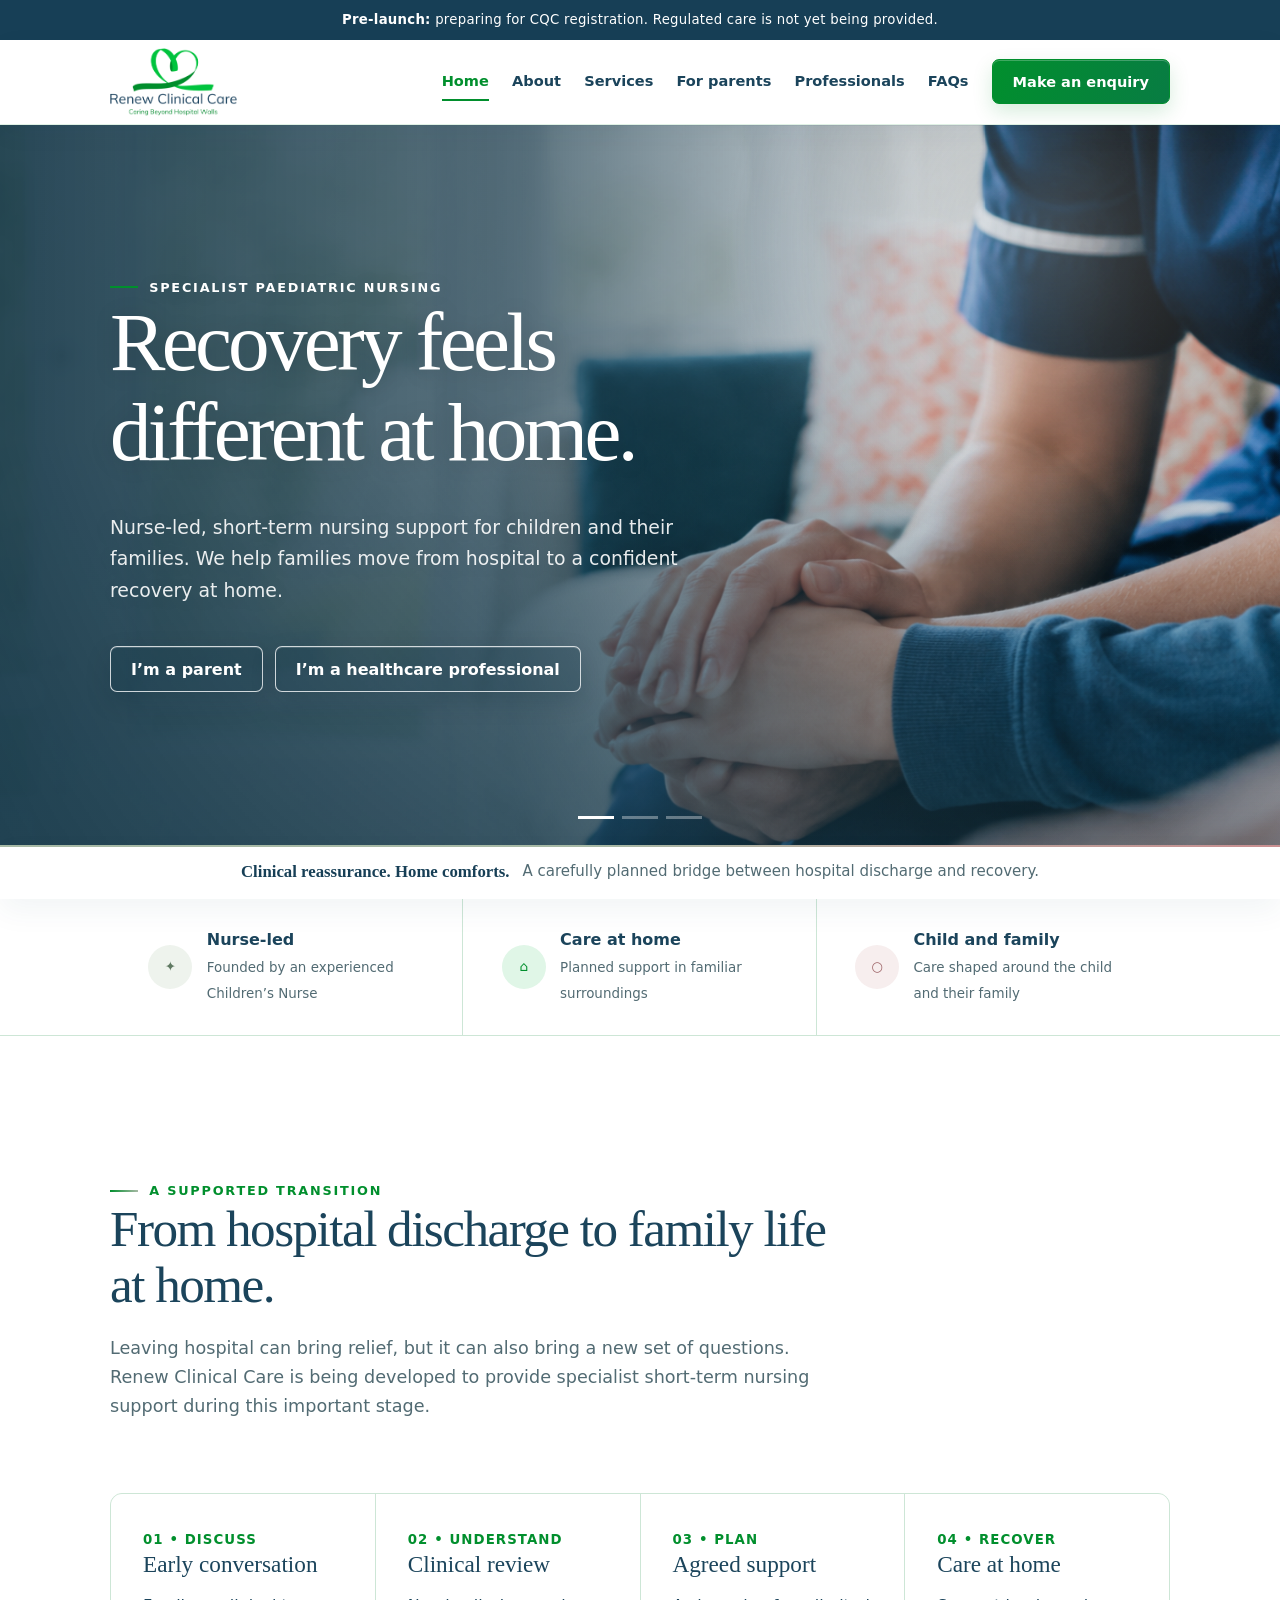
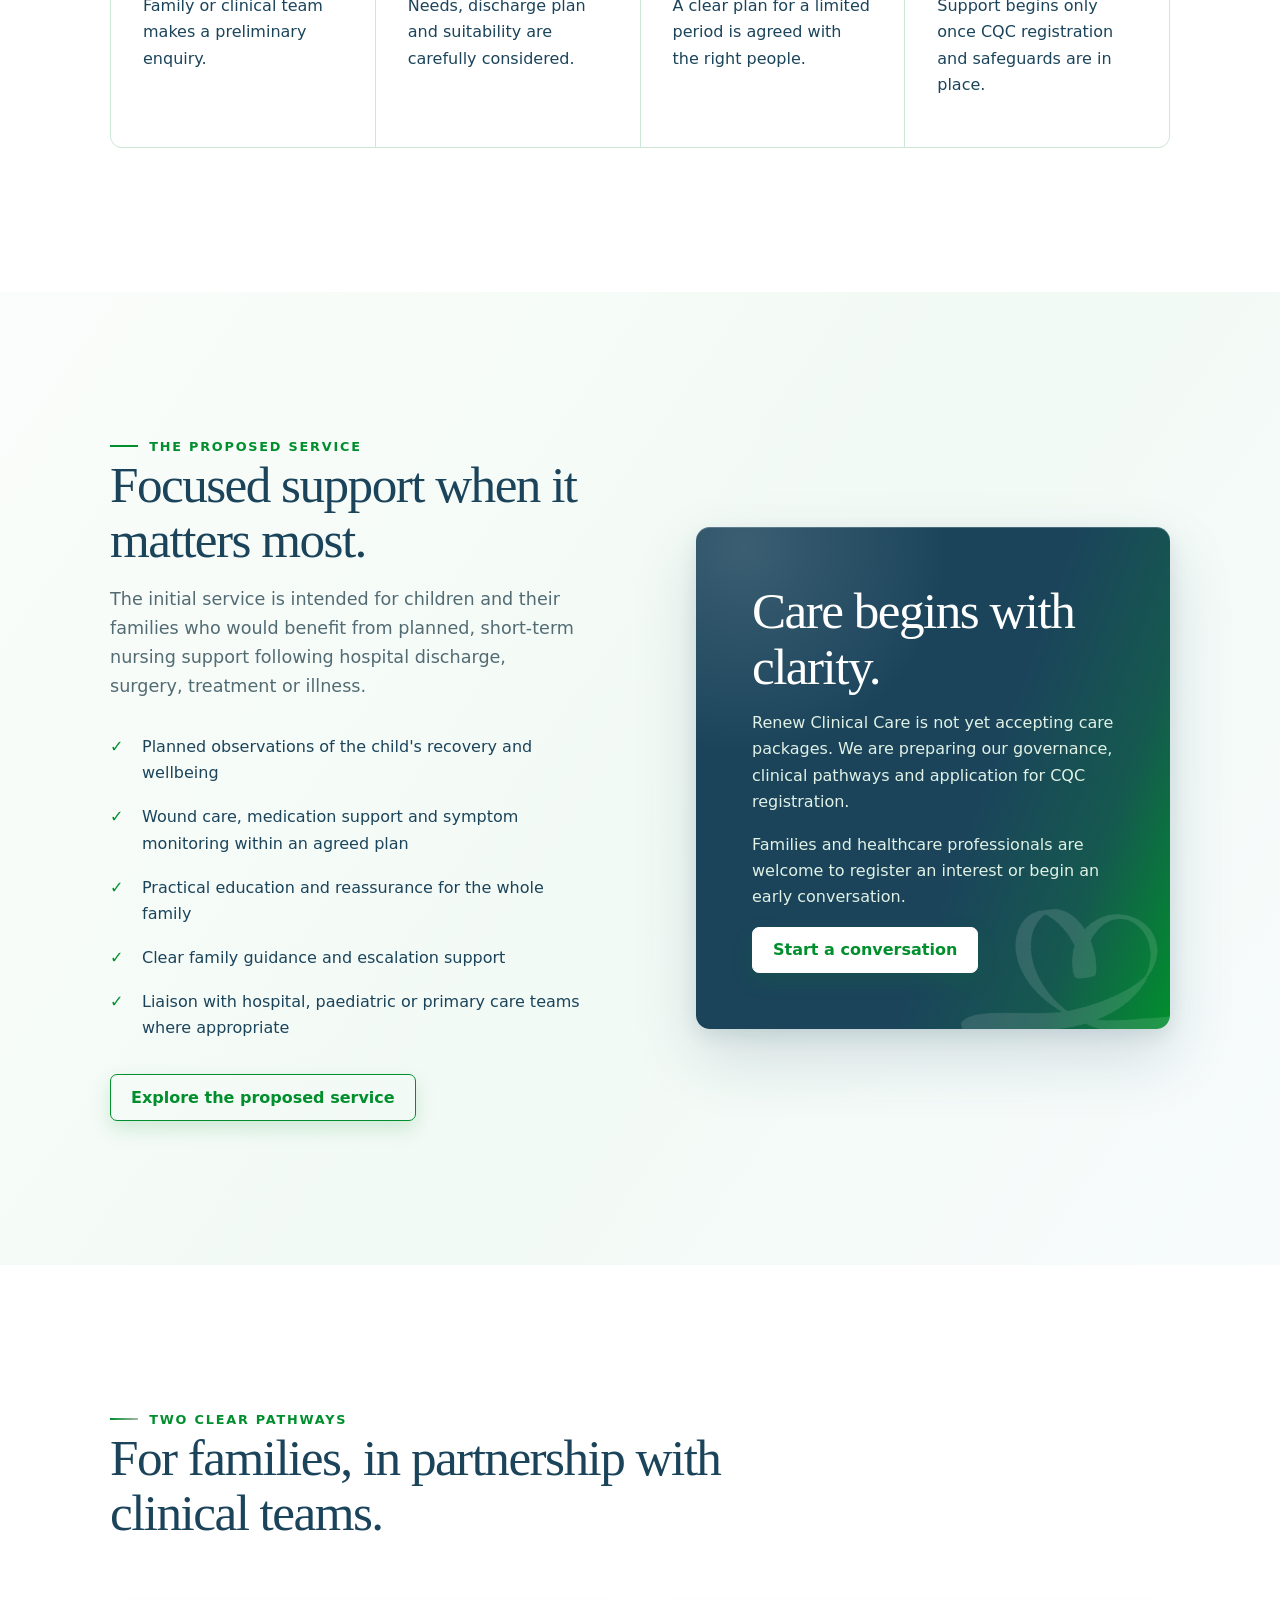
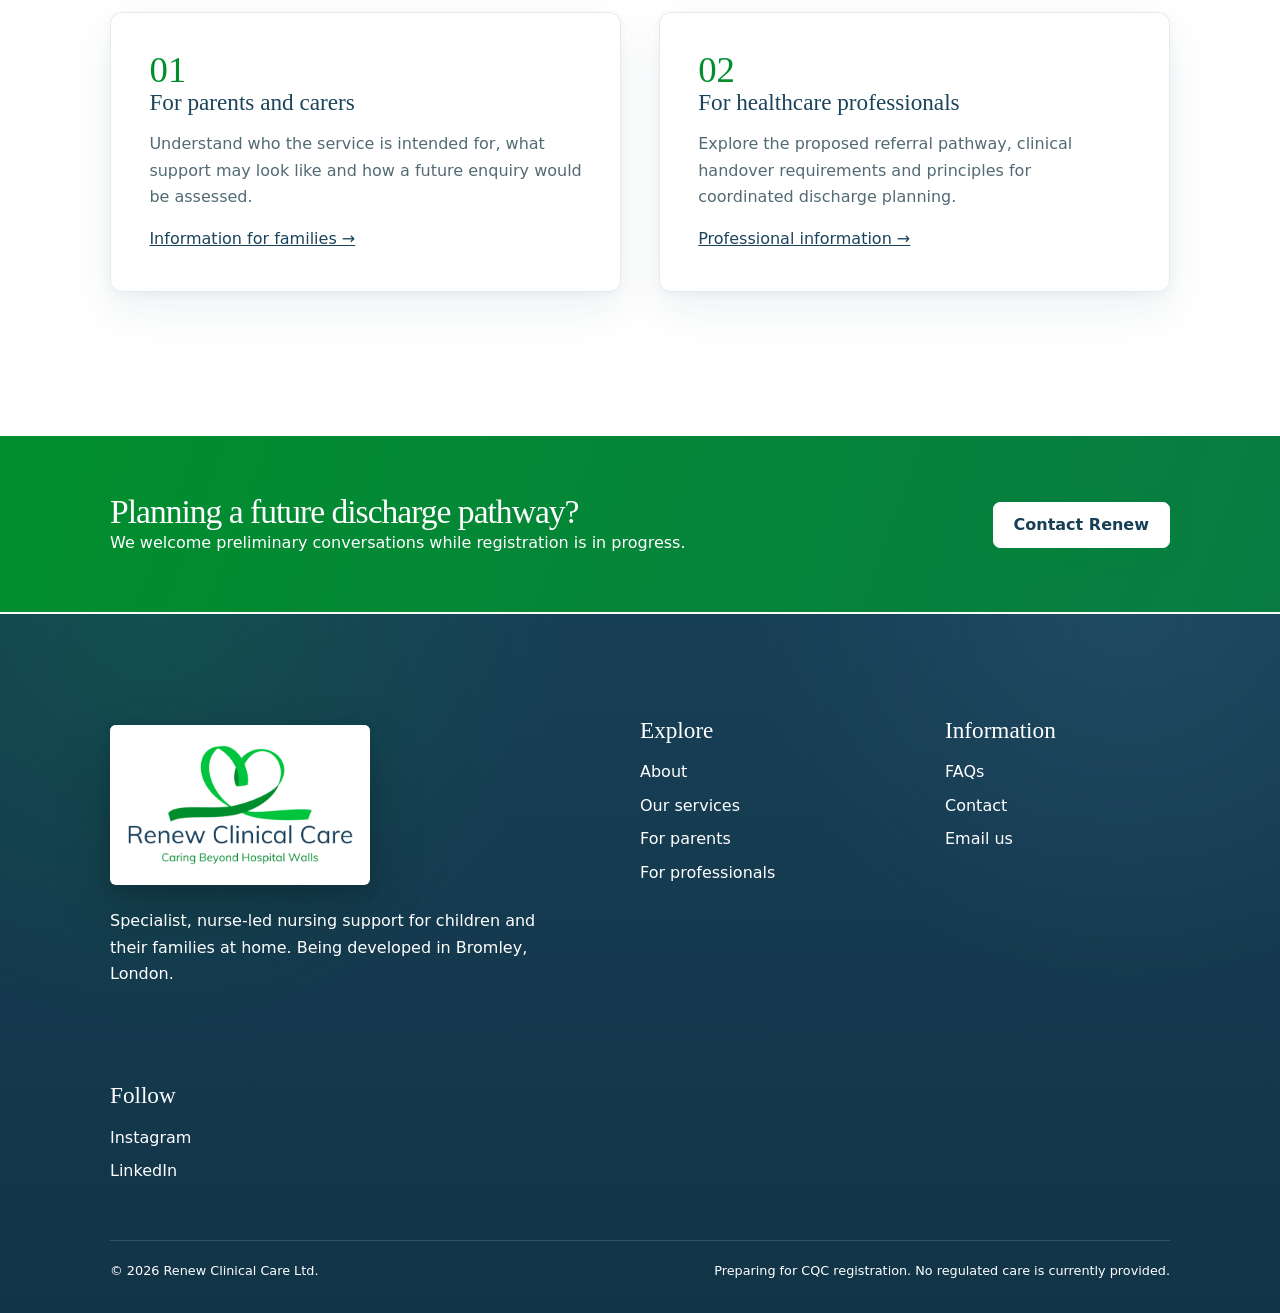
==== commit d0917dcb: "Rewrite site copy to paediatric focus, add Instagram/LinkedIn links The site described a postnatal s" ====
--- a/index.html
+++ b/index.html
@@ -4,18 +4,18 @@
 <meta charset="utf-8">
 <meta name="viewport" content="width=device-width,initial-scale=1">
 <meta name="theme-color" content="#ffffff">
-<link rel="icon" type="image/png" sizes="512x512" href="/favicon.png?v=35">
-<link rel="apple-touch-icon" sizes="180x180" href="/apple-touch-icon.png?v=35">
-<title>Renew Clinical Care | Postnatal care at home</title>
-<meta name="description" content="Nurse-led postnatal support for mothers and babies at home in Bromley. Pre-launch and preparing for CQC registration.">
+<link rel="icon" type="image/png" sizes="512x512" href="favicon.png?v=35">
+<link rel="apple-touch-icon" sizes="180x180" href="apple-touch-icon.png?v=35">
+<title>Renew Clinical Care | Paediatric nursing support at home</title>
+<meta name="description" content="Nurse-led nursing support for children and their families recovering at home in Bromley, following surgery, treatment or illness. Pre-launch and preparing for CQC registration.">
 <meta name="robots" content="index, follow, max-image-preview:large">
 <link rel="canonical" href="https://renew-clinical-care.medjaybayek.chatgpt.site/">
 <meta property="og:type" content="website"><meta property="og:site_name" content="Renew Clinical Care"><meta property="og:locale" content="en_GB">
-<meta property="og:title" content="Renew Clinical Care | Postnatal care at home"><meta property="og:description" content="Nurse-led postnatal support for mothers and babies at home in Bromley. Pre-launch and preparing for CQC registration.">
+<meta property="og:title" content="Renew Clinical Care | Paediatric nursing support at home"><meta property="og:description" content="Nurse-led nursing support for children and their families recovering at home in Bromley, following surgery, treatment or illness. Pre-launch and preparing for CQC registration.">
 <meta property="og:url" content="https://renew-clinical-care.medjaybayek.chatgpt.site/"><meta property="og:image" content="https://renew-clinical-care.medjaybayek.chatgpt.site/rcc-logo.png"><meta property="og:image:alt" content="Renew Clinical Care logo">
-<meta name="twitter:card" content="summary"><meta name="twitter:title" content="Renew Clinical Care | Postnatal care at home"><meta name="twitter:description" content="Nurse-led postnatal support for mothers and babies at home in Bromley."><meta name="twitter:image" content="https://renew-clinical-care.medjaybayek.chatgpt.site/rcc-logo.png">
-<script type="application/ld+json">{"@context":"https://schema.org","@graph":[{"@type":"Organization","@id":"https://renew-clinical-care.medjaybayek.chatgpt.site/#organization","name":"Renew Clinical Care Ltd","url":"https://renew-clinical-care.medjaybayek.chatgpt.site/","logo":"https://renew-clinical-care.medjaybayek.chatgpt.site/rcc-logo.png","description":"A nurse-led postnatal healthcare company being developed in Bromley, London. The service is pre-launch and preparing for CQC registration.","email":"hello@renewclinicalcare.co.uk","areaServed":{"@type":"AdministrativeArea","name":"Bromley, London"}},{"@type":"WebSite","@id":"https://renew-clinical-care.medjaybayek.chatgpt.site/#website","url":"https://renew-clinical-care.medjaybayek.chatgpt.site/","name":"Renew Clinical Care","inLanguage":"en-GB","publisher":{"@id":"https://renew-clinical-care.medjaybayek.chatgpt.site/#organization"}},{"@type":"WebPage","@id":"https://renew-clinical-care.medjaybayek.chatgpt.site/#webpage","url":"https://renew-clinical-care.medjaybayek.chatgpt.site/","name":"Renew Clinical Care | Postnatal care at home","description":"Nurse-led postnatal support for mothers and babies at home in Bromley. Pre-launch and preparing for CQC registration.","isPartOf":{"@id":"https://renew-clinical-care.medjaybayek.chatgpt.site/#website"},"about":{"@id":"https://renew-clinical-care.medjaybayek.chatgpt.site/#organization"},"inLanguage":"en-GB"}]}</script>
-<link rel="stylesheet" href="/styles.css?v=34">
+<meta name="twitter:card" content="summary"><meta name="twitter:title" content="Renew Clinical Care | Paediatric nursing support at home"><meta name="twitter:description" content="Nurse-led nursing support for children and their families recovering at home in Bromley."><meta name="twitter:image" content="https://renew-clinical-care.medjaybayek.chatgpt.site/rcc-logo.png">
+<script type="application/ld+json">{"@context":"https://schema.org","@graph":[{"@type":"Organization","@id":"https://renew-clinical-care.medjaybayek.chatgpt.site/#organization","name":"Renew Clinical Care Ltd","url":"https://renew-clinical-care.medjaybayek.chatgpt.site/","logo":"https://renew-clinical-care.medjaybayek.chatgpt.site/rcc-logo.png","description":"A nurse-led paediatric healthcare company being developed in Bromley, London, supporting children and their families during the transition from hospital to home. The service is pre-launch and preparing for CQC registration.","email":"hello@renewclinicalcare.co.uk","areaServed":{"@type":"AdministrativeArea","name":"Bromley, London"},"sameAs":["https://www.instagram.com/renewclinicalcare/","https://www.linkedin.com/company/renew-clinical-care-limited/"]},{"@type":"WebSite","@id":"https://renew-clinical-care.medjaybayek.chatgpt.site/#website","url":"https://renew-clinical-care.medjaybayek.chatgpt.site/","name":"Renew Clinical Care","inLanguage":"en-GB","publisher":{"@id":"https://renew-clinical-care.medjaybayek.chatgpt.site/#organization"}},{"@type":"WebPage","@id":"https://renew-clinical-care.medjaybayek.chatgpt.site/#webpage","url":"https://renew-clinical-care.medjaybayek.chatgpt.site/","name":"Renew Clinical Care | Paediatric nursing support at home","description":"Nurse-led nursing support for children and their families recovering at home in Bromley, following surgery, treatment or illness. Pre-launch and preparing for CQC registration.","isPartOf":{"@id":"https://renew-clinical-care.medjaybayek.chatgpt.site/#website"},"about":{"@id":"https://renew-clinical-care.medjaybayek.chatgpt.site/#organization"},"inLanguage":"en-GB"}]}</script>
+<link rel="stylesheet" href="styles.css?v=34">
 </head>
 <body>
 <a class="skip" href="#main">Skip to content</a>
@@ -23,18 +23,18 @@
 <strong>Pre-launch:</strong> preparing for CQC registration. Regulated care is not yet being provided.</div>
 <header class="header">
 <nav class="nav wrap" aria-label="Main navigation">
-<a class="brand" href="/">
-<img class="brand-logo" src="/rcc-logo.png" alt="Renew Clinical Care. Caring Beyond Hospital Walls.">
+<a class="brand" href="index.html">
+<img class="brand-logo" src="rcc-logo.png" alt="Renew Clinical Care. Caring Beyond Hospital Walls.">
 </a>
 <button class="menu" aria-expanded="false" aria-label="Open menu">☰</button>
 <div class="links">
-<a aria-current="page" href="/">Home</a>
-<a href="/about.html">About</a>
-<a href="/services.html">Services</a>
-<a href="/parents.html">For parents</a>
-<a href="/professionals.html">Professionals</a>
-<a href="/faqs.html">FAQs</a>
-<a class="button" href="/contact.html">Make an enquiry</a>
+<a aria-current="page" href="index.html">Home</a>
+<a href="about.html">About</a>
+<a href="services.html">Services</a>
+<a href="parents.html">For parents</a>
+<a href="professionals.html">Professionals</a>
+<a href="faqs.html">FAQs</a>
+<a class="button" href="contact.html">Make an enquiry</a>
 </div>
 </nav>
 </header>
@@ -42,23 +42,23 @@
 <section class="hero">
 <div class="hero-media">
 <div class="hero-sequence" aria-hidden="true">
-<video class="hero-frame frame-newborn is-active" autoplay muted loop playsinline preload="metadata" poster="/care-at-home.png" data-credit="Sarah Chai / Pexels">
+<video class="hero-frame frame-newborn is-active" autoplay muted loop playsinline preload="metadata" poster="care-at-home.png" data-credit="Sarah Chai / Pexels">
 <source src="https://videos.pexels.com/video-files/7279102/7279102-uhd_2160_3840_24fps.mp4" type="video/mp4">
 </video>
-<img class="hero-frame frame-support" src="/postnatal-support-home.webp" alt="">
-<img class="hero-frame frame-nurse" src="/paediatric-nurse-home.webp" alt="">
+<img class="hero-frame frame-support" src="postnatal-support-home.webp" alt="">
+<img class="hero-frame frame-nurse" src="paediatric-nurse-home.webp" alt="">
 </div>
 </div>
 <div class="hero-overlay">
 </div>
 <div class="hero-content wrap">
 <div class="hero-copy">
-<div class="eyebrow">Specialist postnatal care</div>
+<div class="eyebrow">Specialist paediatric nursing</div>
 <h1>Recovery feels different at home.</h1>
-<p>Nurse-led, short-term postnatal support for mothers and babies. We help families move from birth and hospital care to a confident start at home.</p>
+<p>Nurse-led, short-term nursing support for children and their families. We help families move from hospital to a confident recovery at home.</p>
 <div class="actions">
-<a class="button" href="/parents.html">I’m a parent</a>
-<a class="button hero-secondary" href="/professionals.html">I’m a healthcare professional</a>
+<a class="button" href="parents.html">I’m a parent</a>
+<a class="button hero-secondary" href="professionals.html">I’m a healthcare professional</a>
 </div>
 </div>
 </div>
@@ -82,7 +82,7 @@
 <aside class="reassurance-strip" aria-label="Clinical reassurance">
 <div class="wrap">
 <strong>Clinical reassurance. Home comforts.</strong>
-<span>A carefully planned bridge between birth, discharge and recovery.</span>
+<span>A carefully planned bridge between hospital discharge and recovery.</span>
 </div>
 </aside>
 <section class="trustbar">
@@ -104,8 +104,8 @@
 <div class="trustitem">
 <span class="icon">○</span>
 <div>
-<b>Mother and baby</b>
-<span>Care shaped around mother, baby and family</span>
+<b>Child and family</b>
+<span>Care shaped around the child and their family</span>
 </div>
 </div>
 </div>
@@ -114,7 +114,7 @@
 <div class="wrap">
 <div class="section-head">
 <div class="eyebrow">A supported transition</div>
-<h2>From birth and discharge to family life at home.</h2>
+<h2>From hospital discharge to family life at home.</h2>
 <p>Leaving hospital can bring relief, but it can also bring a new set of questions. Renew Clinical Care is being developed to provide specialist short-term nursing support during this important stage.</p>
 </div>
 <div class="pathway">
@@ -146,21 +146,21 @@
 <div>
 <div class="eyebrow">The proposed service</div>
 <h2>Focused support when it matters most.</h2>
-<p class="lead">The initial service is intended for mothers and babies who would benefit from planned, short-term postnatal nursing support following birth or hospital discharge.</p>
+<p class="lead">The initial service is intended for children and their families who would benefit from planned, short-term nursing support following hospital discharge, surgery, treatment or illness.</p>
 <ul class="checks">
-<li>Postnatal observations and recovery support for mother</li>
-<li>Newborn wellbeing observations within an agreed plan</li>
-<li>Feeding support, education and practical reassurance</li>
+<li>Planned observations of the child's recovery and wellbeing</li>
+<li>Wound care, medication support and symptom monitoring within an agreed plan</li>
+<li>Practical education and reassurance for the whole family</li>
 <li>Clear family guidance and escalation support</li>
-<li>Liaison with maternity, neonatal or primary care teams where appropriate</li>
+<li>Liaison with hospital, paediatric or primary care teams where appropriate</li>
 </ul>
-<a class="button ghost" href="/services.html">Explore the proposed service</a>
+<a class="button ghost" href="services.html">Explore the proposed service</a>
 </div>
 <div class="panel">
 <h2>Care begins with clarity.</h2>
 <p>Renew Clinical Care is not yet accepting care packages. We are preparing our governance, clinical pathways and application for CQC registration.</p>
 <p>Families and healthcare professionals are welcome to register an interest or begin an early conversation.</p>
-<a class="button" href="/contact.html" style="background:#fff;color:#018F2D;border-color:#fff">Start a conversation</a>
+<a class="button" href="contact.html" style="background:#fff;color:#018F2D;border-color:#fff">Start a conversation</a>
 </div>
 </div>
 </section>
@@ -175,13 +175,13 @@
 <span class="num">01</span>
 <h3>For parents and carers</h3>
 <p>Understand who the service is intended for, what support may look like and how a future enquiry would be assessed.</p>
-<a href="/parents.html">Information for families →</a>
+<a href="parents.html">Information for families →</a>
 </article>
 <article class="card">
 <span class="num">02</span>
 <h3>For healthcare professionals</h3>
 <p>Explore the proposed referral pathway, clinical handover requirements and principles for coordinated discharge planning.</p>
-<a href="/professionals.html">Professional information →</a>
+<a href="professionals.html">Professional information →</a>
 </article>
 </div>
 </div>
@@ -192,7 +192,7 @@
 <h2>Planning a future discharge pathway?</h2>
 <div>We welcome preliminary conversations while registration is in progress.</div>
 </div>
-<a class="button" href="/contact.html">Contact Renew</a>
+<a class="button" href="contact.html">Contact Renew</a>
 </div>
 </section>
 </main>
@@ -200,23 +200,28 @@
 <div class="wrap">
 <div class="footer-grid">
 <div>
-<a class="brand" href="/">
-<img class="brand-logo" src="/rcc-logo.png" alt="Renew Clinical Care. Caring Beyond Hospital Walls.">
+<a class="brand" href="index.html">
+<img class="brand-logo" src="rcc-logo.png" alt="Renew Clinical Care. Caring Beyond Hospital Walls.">
 </a>
-<p>Specialist, nurse-led postnatal support for mothers and babies at home. Being developed in Bromley, London.</p>
+<p>Specialist, nurse-led nursing support for children and their families at home. Being developed in Bromley, London.</p>
 </div>
 <div>
 <h3>Explore</h3>
-<a href="/about.html">About</a>
-<a href="/services.html">Our services</a>
-<a href="/parents.html">For parents</a>
-<a href="/professionals.html">For professionals</a>
+<a href="about.html">About</a>
+<a href="services.html">Our services</a>
+<a href="parents.html">For parents</a>
+<a href="professionals.html">For professionals</a>
 </div>
 <div>
 <h3>Information</h3>
-<a href="/faqs.html">FAQs</a>
-<a href="/contact.html">Contact</a>
+<a href="faqs.html">FAQs</a>
+<a href="contact.html">Contact</a>
 <a href="mailto:hello@renewclinicalcare.co.uk">Email us</a>
+</div>
+<div>
+<h3>Follow</h3>
+<a href="https://www.instagram.com/renewclinicalcare/" target="_blank" rel="noopener">Instagram</a>
+<a href="https://www.linkedin.com/company/renew-clinical-care-limited/" target="_blank" rel="noopener">LinkedIn</a>
 </div>
 </div>
 <div class="legal">
@@ -225,7 +230,7 @@
 </div>
 </div>
 </footer>
-<script src="/site.js?v=33">
+<script src="site.js?v=33">
 </script>
 </body>
 </html>
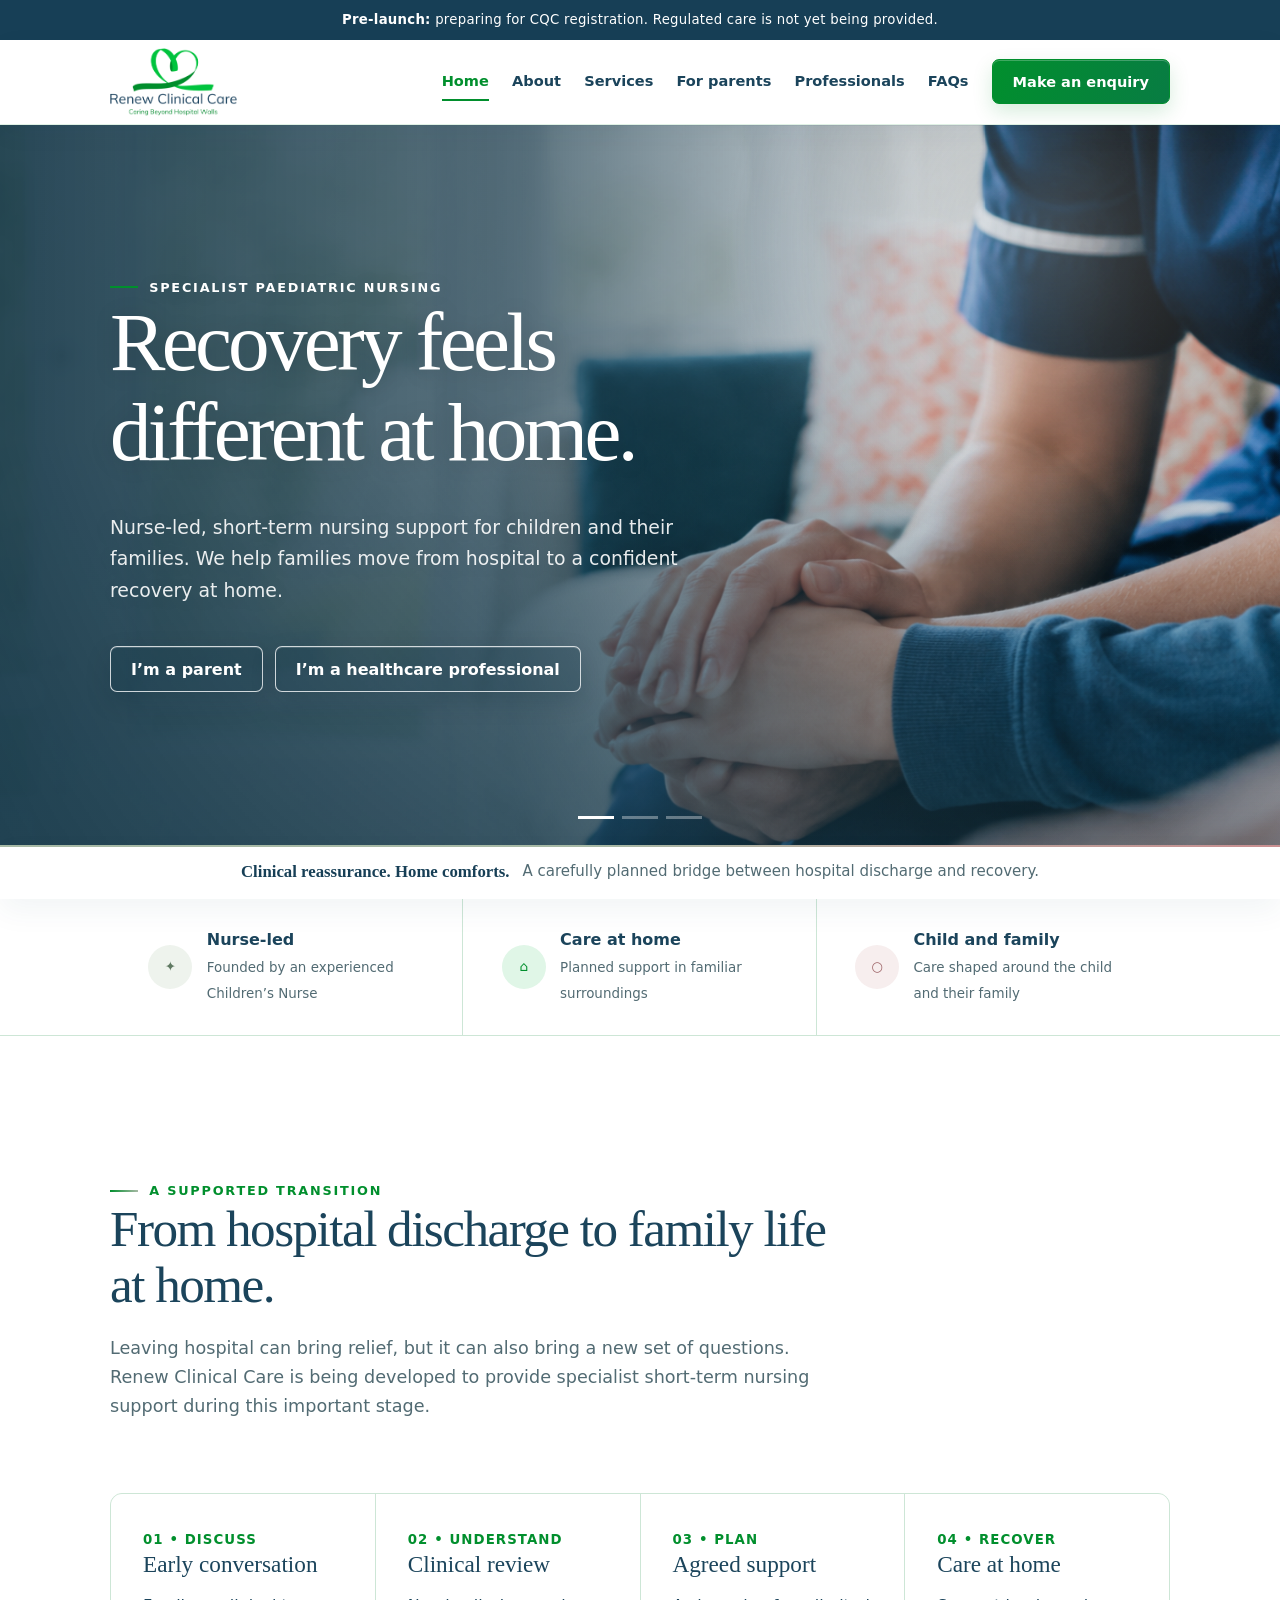
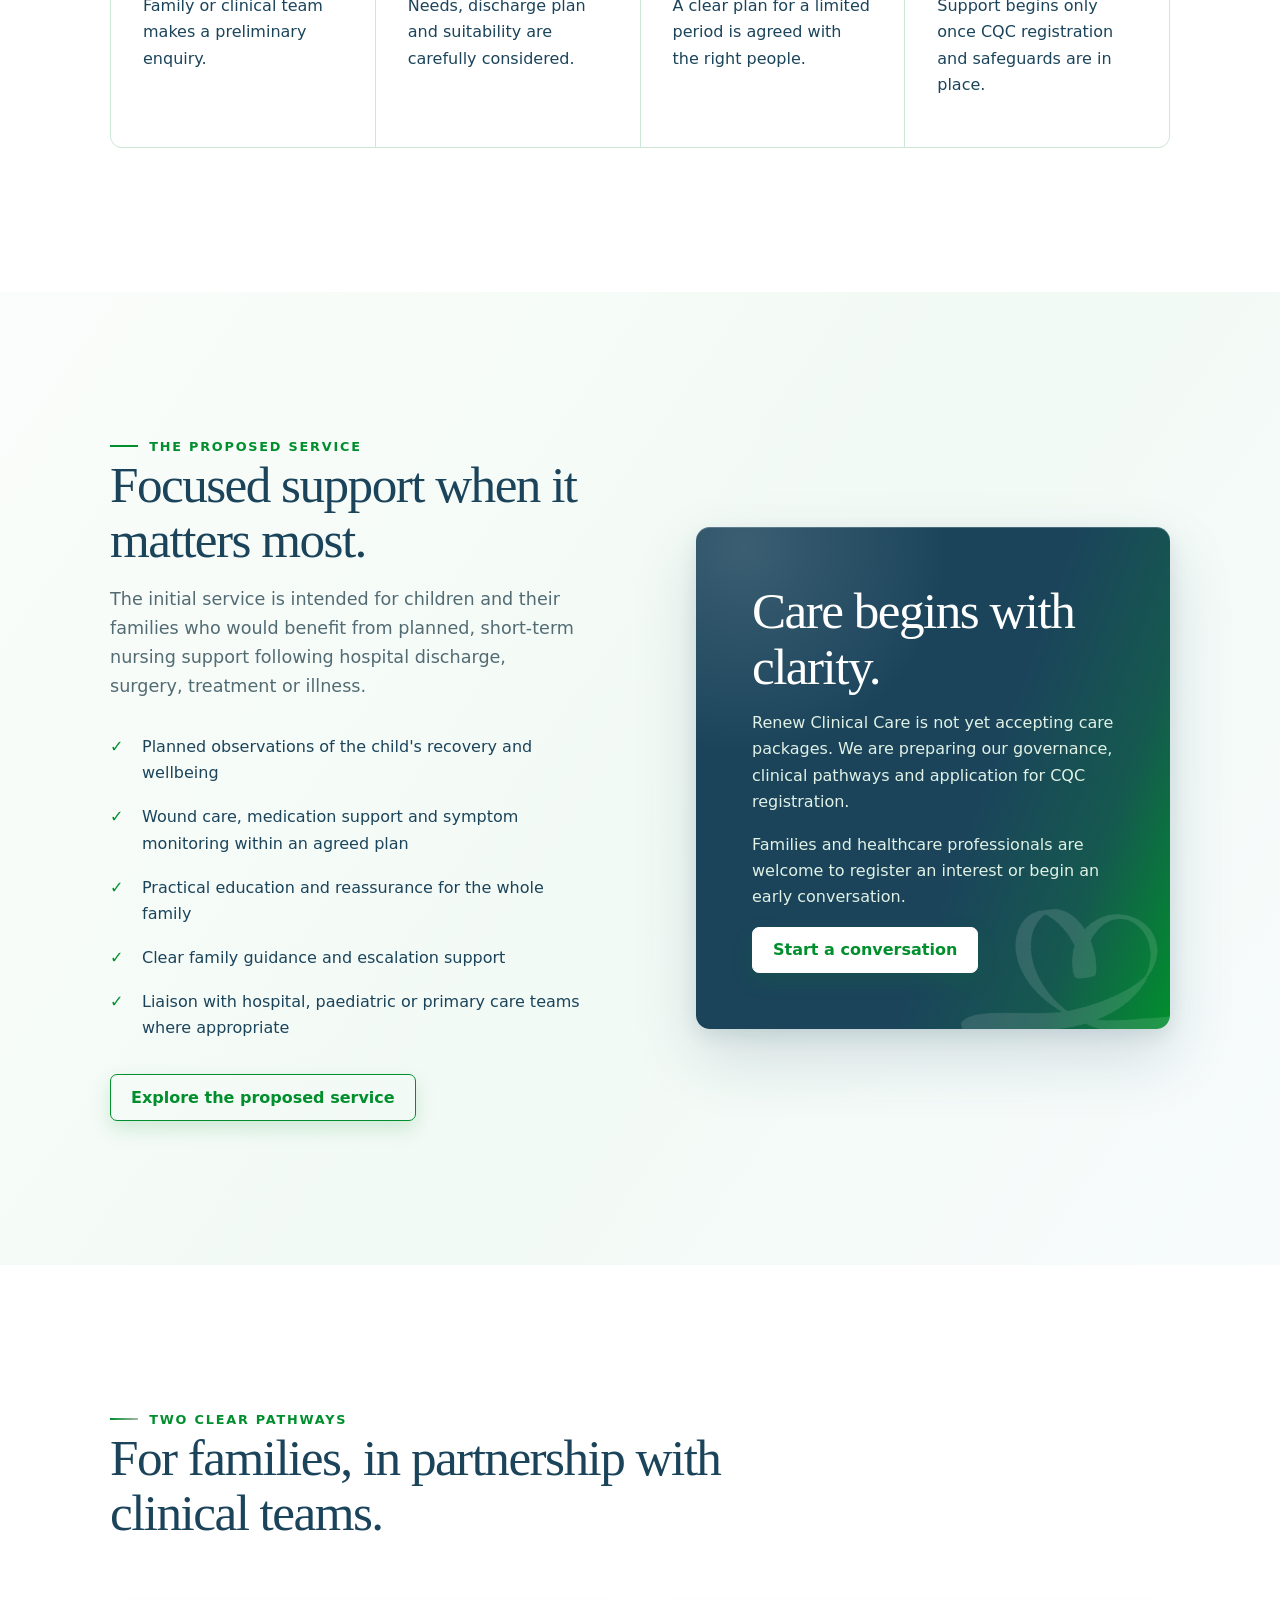
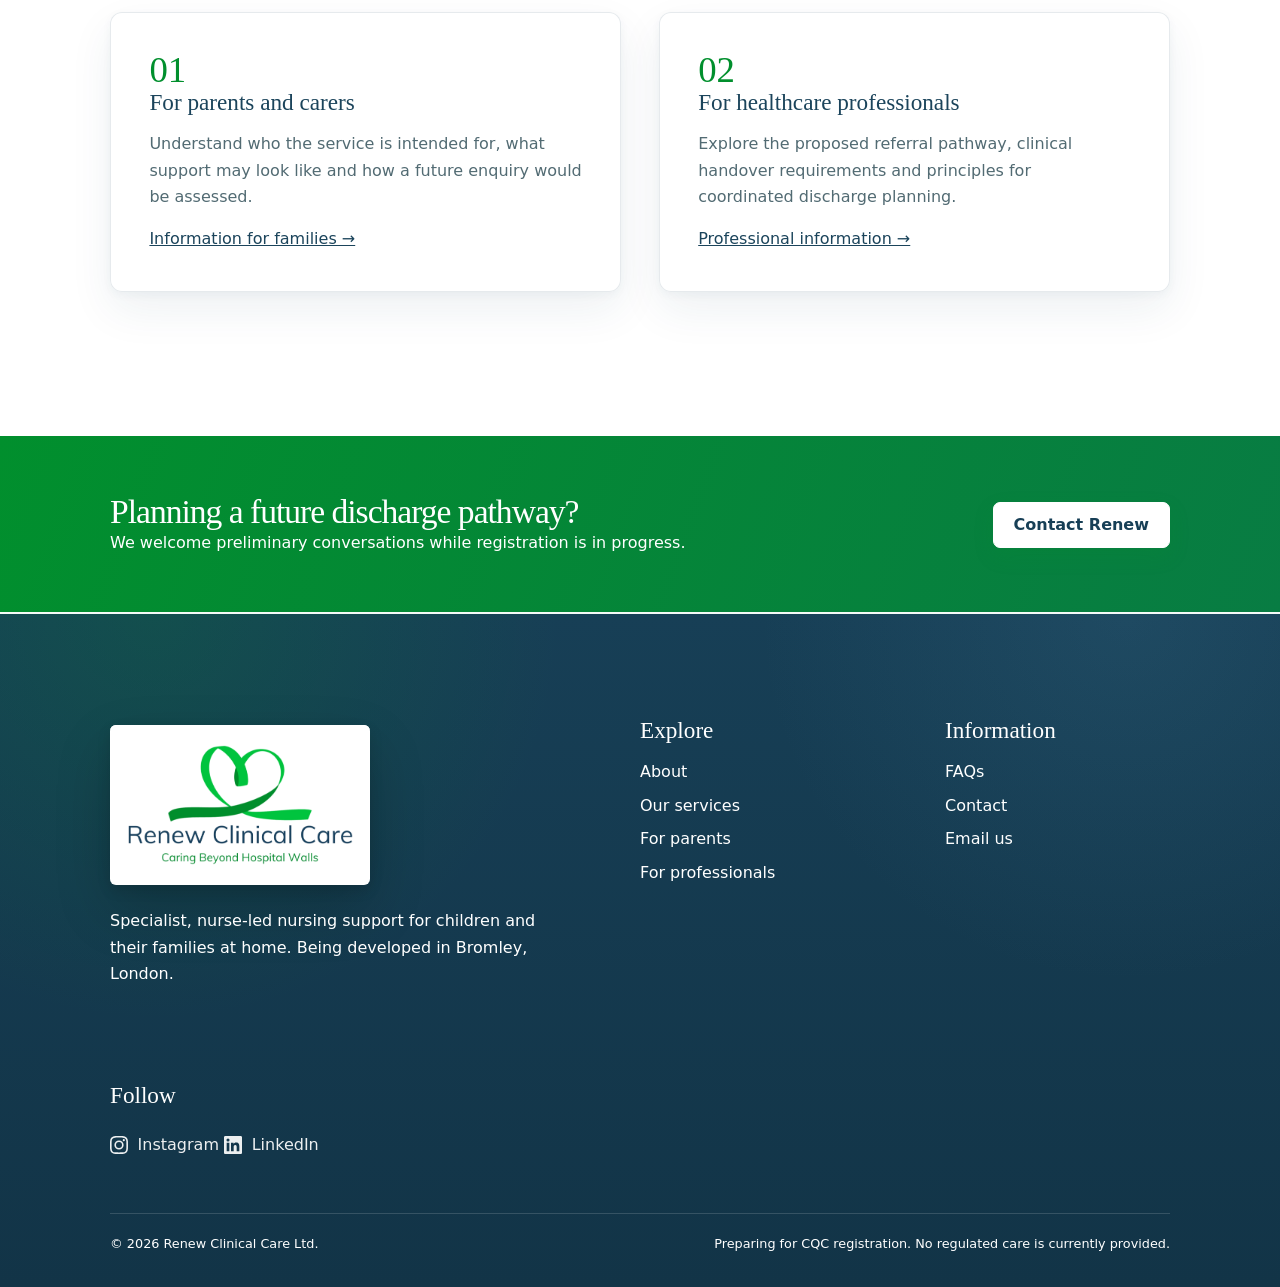
==== commit 0401bf5c: "Add stylised Instagram/LinkedIn glyphs to footer follow links The Follow links were plain text. Adds" ====
--- a/index.html
+++ b/index.html
@@ -220,8 +220,8 @@
 </div>
 <div>
 <h3>Follow</h3>
-<a href="https://www.instagram.com/renewclinicalcare/" target="_blank" rel="noopener">Instagram</a>
-<a href="https://www.linkedin.com/company/renew-clinical-care-limited/" target="_blank" rel="noopener">LinkedIn</a>
+<a class="social-link" href="https://www.instagram.com/renewclinicalcare/" target="_blank" rel="noopener"><svg viewBox="0 0 24 24" width="18" height="18" aria-hidden="true" focusable="false"><path fill="currentColor" d="M12 2.163c3.204 0 3.584.012 4.85.07 3.252.148 4.771 1.691 4.919 4.919.058 1.265.069 1.645.069 4.849 0 3.204-.012 3.584-.069 4.849-.149 3.225-1.664 4.771-4.919 4.919-1.266.058-1.645.07-4.85.07-3.204 0-3.584-.012-4.849-.07-3.26-.149-4.771-1.699-4.919-4.919-.058-1.265-.07-1.645-.07-4.849 0-3.204.012-3.584.07-4.849.149-3.227 1.664-4.771 4.919-4.919 1.266-.057 1.645-.07 4.849-.07zm0-2.163c-3.259 0-3.667.014-4.947.072-4.358.2-6.78 2.618-6.98 6.98-.059 1.281-.073 1.689-.073 4.948 0 3.259.014 3.667.072 4.947.2 4.358 2.618 6.78 6.98 6.98 1.281.058 1.689.072 4.948.072 3.259 0 3.667-.014 4.947-.072 4.354-.2 6.782-2.618 6.979-6.98.059-1.28.073-1.688.073-4.947 0-3.259-.014-3.667-.072-4.947-.196-4.354-2.617-6.78-6.979-6.98-1.281-.059-1.69-.073-4.949-.073zm0 5.838a6.163 6.163 0 1 0 0 12.326 6.163 6.163 0 0 0 0-12.326zm0 10.163a4 4 0 1 1 0-8 4 4 0 0 1 0 8zm6.406-11.845a1.44 1.44 0 1 0 0 2.881 1.44 1.44 0 0 0 0-2.881z"/></svg>Instagram</a>
+<a class="social-link" href="https://www.linkedin.com/company/renew-clinical-care-limited/" target="_blank" rel="noopener"><svg viewBox="0 0 24 24" width="18" height="18" aria-hidden="true" focusable="false"><path fill="currentColor" d="M20.447 20.452h-3.554v-5.569c0-1.328-.027-3.037-1.852-3.037-1.853 0-2.136 1.445-2.136 2.939v5.667H9.351V9h3.414v1.561h.046c.477-.9 1.637-1.85 3.37-1.85 3.601 0 4.267 2.37 4.267 5.455v6.286zM5.337 7.433a2.064 2.064 0 1 1 0-4.128 2.064 2.064 0 0 1 0 4.128zM7.119 20.452H3.554V9h3.565v11.452zM22.225 0H1.771C.792 0 0 .774 0 1.729v20.542C0 23.227.792 24 1.771 24h20.451C23.2 24 24 23.227 24 22.271V1.729C24 .774 23.2 0 22.222 0h.003z"/></svg>LinkedIn</a>
 </div>
 </div>
 <div class="legal">
--- a/styles.css
+++ b/styles.css
@@ -150,6 +150,9 @@
 
 /* Interactive hero and white footer copy */
 .footer,.footer p,.footer a,.footer .legal{color:#fff}
+.footer .social-link{display:inline-flex;align-items:center;gap:.6rem;opacity:.92;transition:opacity .2s ease}
+.footer .social-link:hover{opacity:1}
+.footer .social-link svg{flex:none}
 .hero-copy .button,.hero-copy .hero-secondary{background:rgba(20,55,72,.24);border:1px solid rgba(255,255,255,.78);color:#fff;box-shadow:inset 0 1px 0 rgba(255,255,255,.18),0 9px 24px rgba(8,31,42,.18);backdrop-filter:blur(12px)}
 .hero-copy .button:hover,.hero-copy .hero-secondary:hover{background:#fff;border-color:#fff;color:#1B445B;box-shadow:0 14px 32px rgba(8,31,42,.22)}
 .hero-frame{opacity:0;animation:none;transform:scale(1.045);transition:opacity 1.05s ease,transform 7s ease;z-index:0}
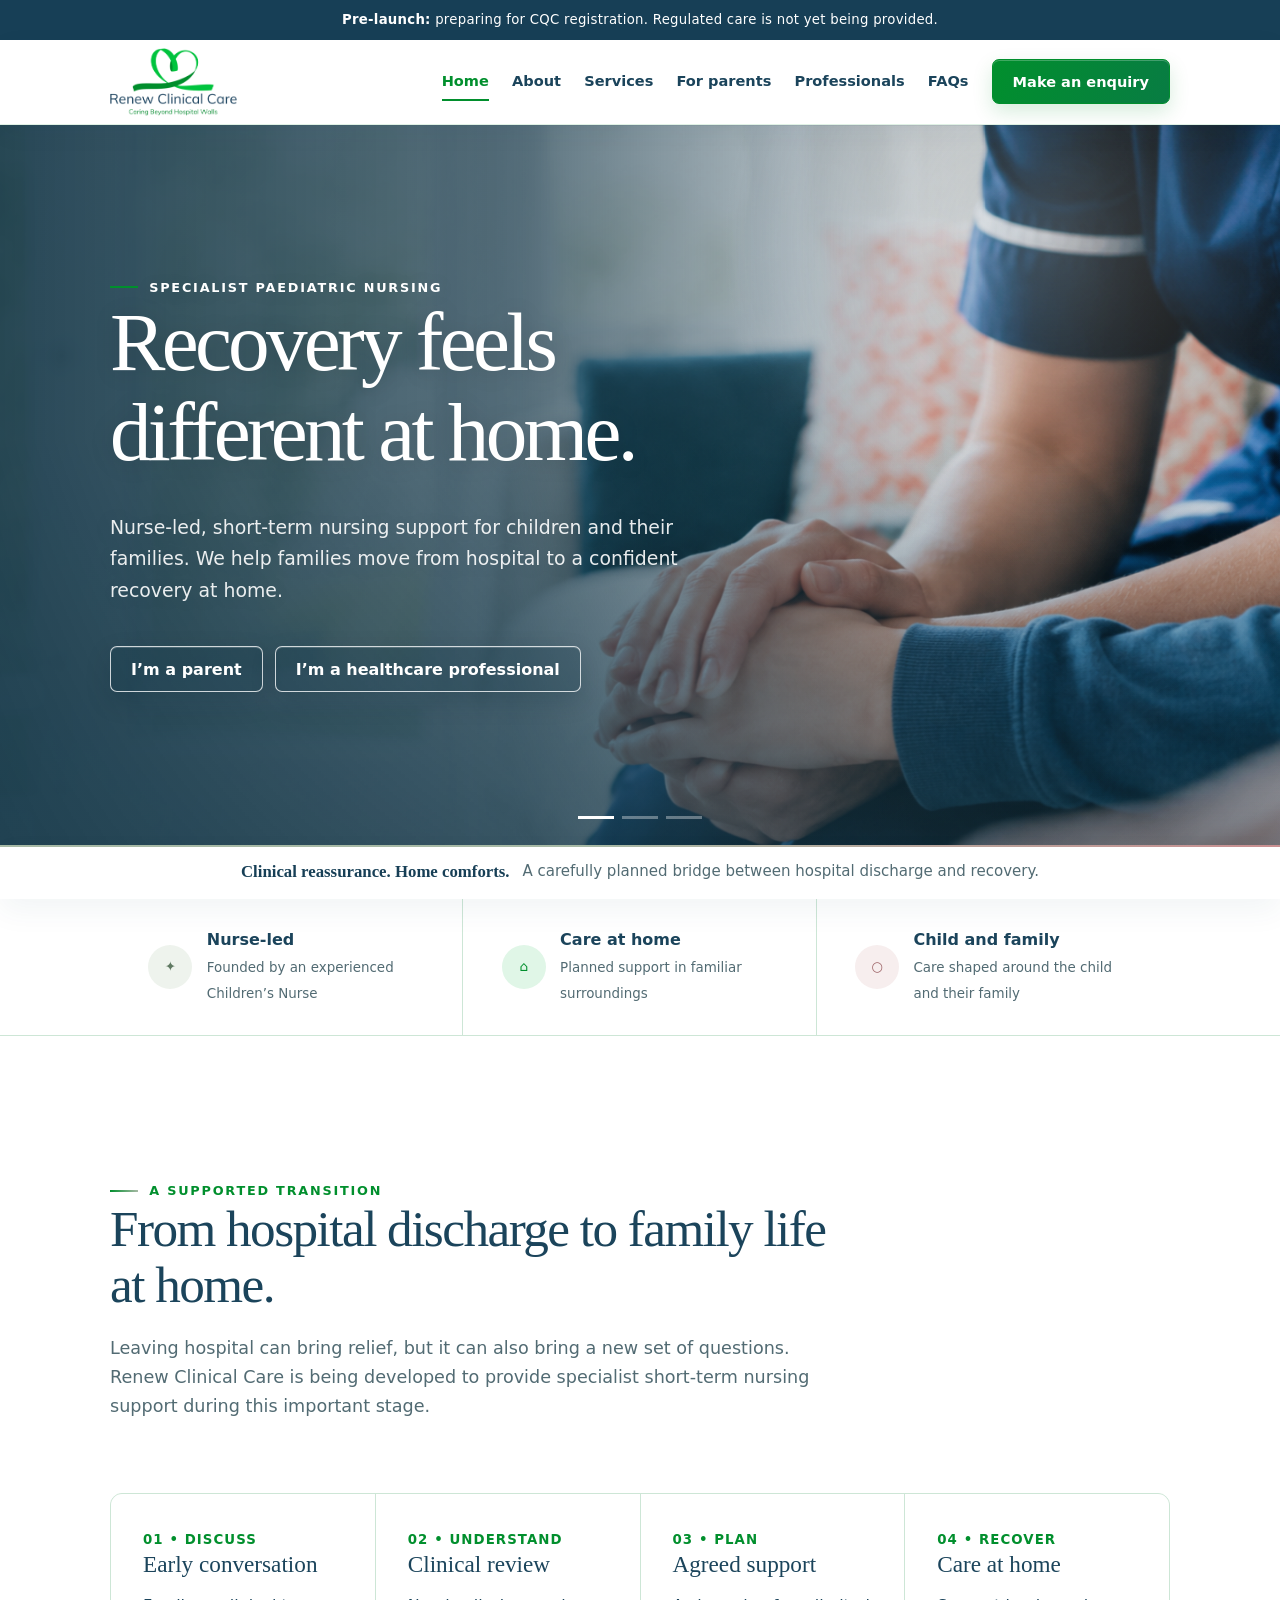
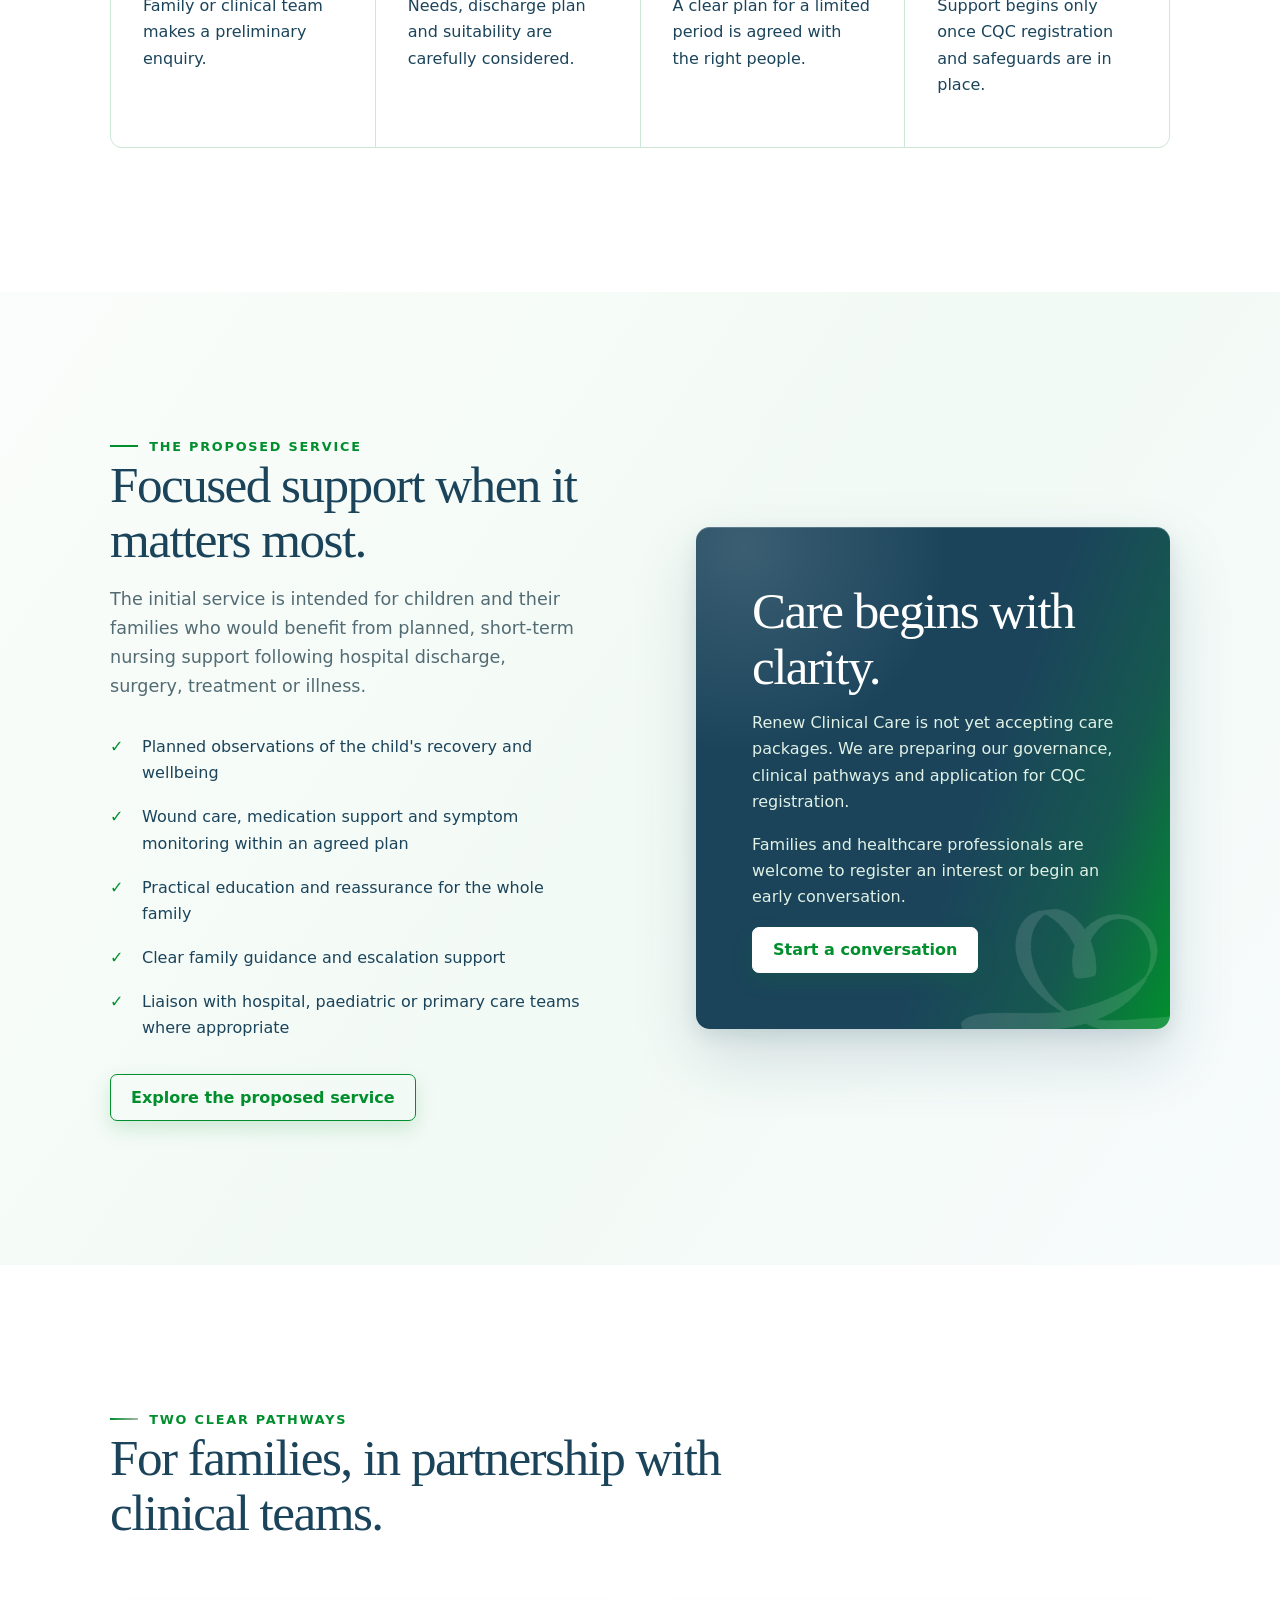
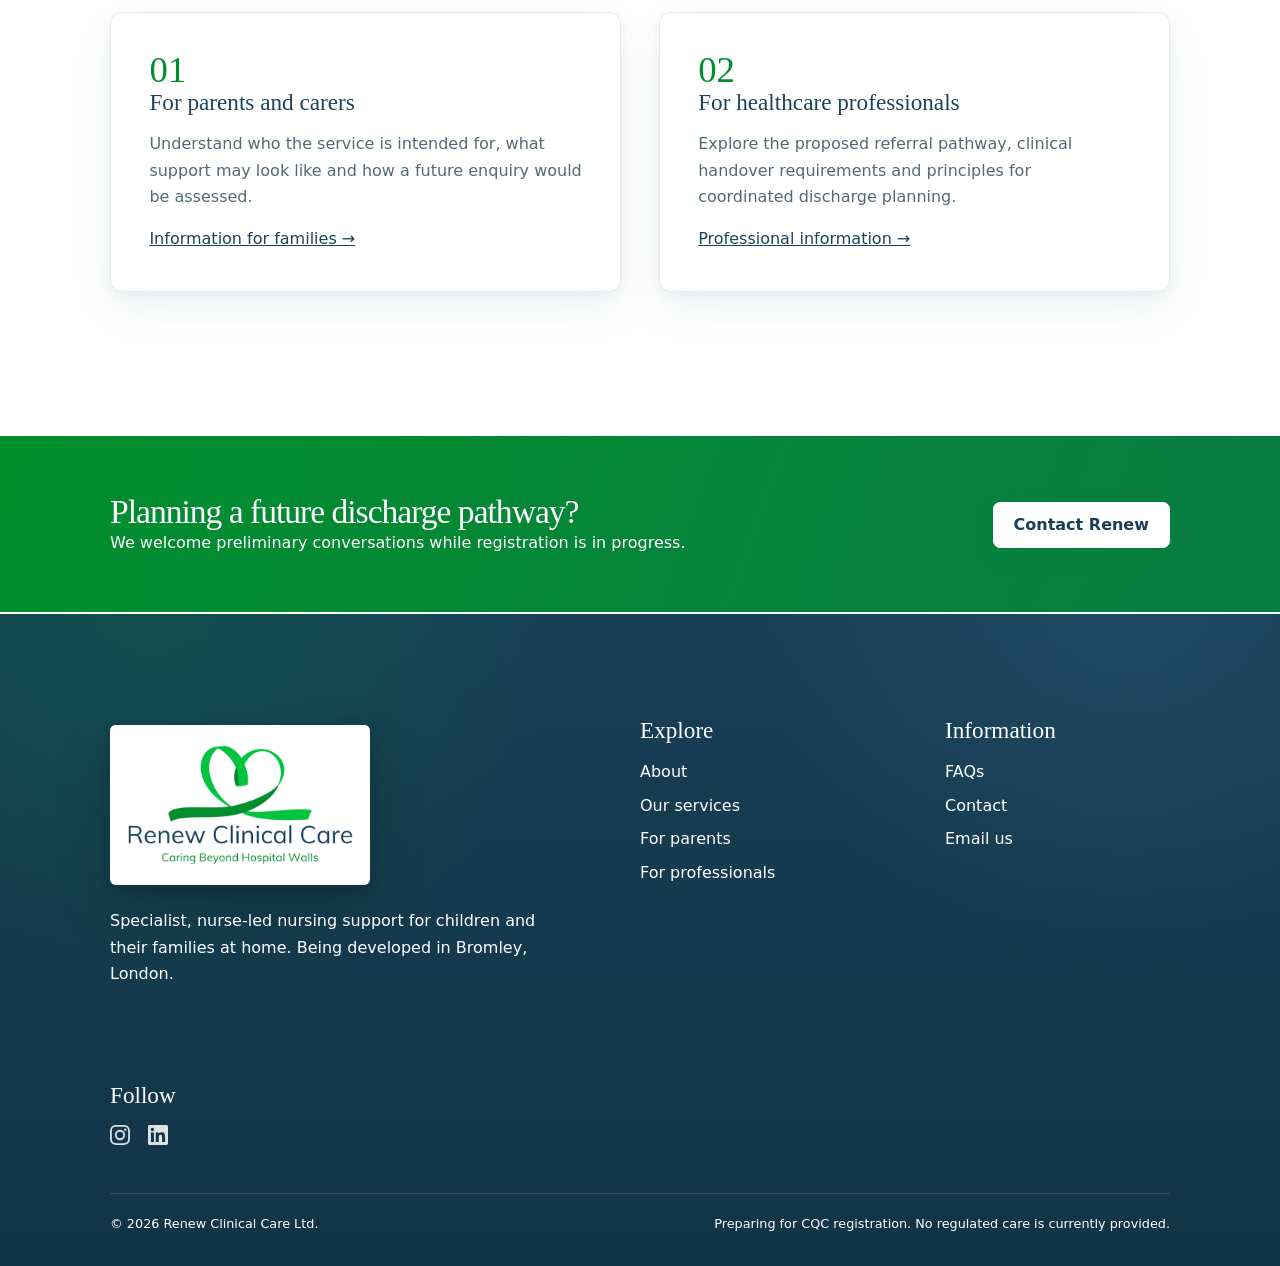
==== commit 056331fc: "Drop text labels from footer social icons, lay out as a row Instagram/LinkedIn links now show only t" ====
--- a/index.html
+++ b/index.html
@@ -220,8 +220,10 @@
 </div>
 <div>
 <h3>Follow</h3>
-<a class="social-link" href="https://www.instagram.com/renewclinicalcare/" target="_blank" rel="noopener"><svg viewBox="0 0 24 24" width="18" height="18" aria-hidden="true" focusable="false"><path fill="currentColor" d="M12 2.163c3.204 0 3.584.012 4.85.07 3.252.148 4.771 1.691 4.919 4.919.058 1.265.069 1.645.069 4.849 0 3.204-.012 3.584-.069 4.849-.149 3.225-1.664 4.771-4.919 4.919-1.266.058-1.645.07-4.85.07-3.204 0-3.584-.012-4.849-.07-3.26-.149-4.771-1.699-4.919-4.919-.058-1.265-.07-1.645-.07-4.849 0-3.204.012-3.584.07-4.849.149-3.227 1.664-4.771 4.919-4.919 1.266-.057 1.645-.07 4.849-.07zm0-2.163c-3.259 0-3.667.014-4.947.072-4.358.2-6.78 2.618-6.98 6.98-.059 1.281-.073 1.689-.073 4.948 0 3.259.014 3.667.072 4.947.2 4.358 2.618 6.78 6.98 6.98 1.281.058 1.689.072 4.948.072 3.259 0 3.667-.014 4.947-.072 4.354-.2 6.782-2.618 6.979-6.98.059-1.28.073-1.688.073-4.947 0-3.259-.014-3.667-.072-4.947-.196-4.354-2.617-6.78-6.979-6.98-1.281-.059-1.69-.073-4.949-.073zm0 5.838a6.163 6.163 0 1 0 0 12.326 6.163 6.163 0 0 0 0-12.326zm0 10.163a4 4 0 1 1 0-8 4 4 0 0 1 0 8zm6.406-11.845a1.44 1.44 0 1 0 0 2.881 1.44 1.44 0 0 0 0-2.881z"/></svg>Instagram</a>
-<a class="social-link" href="https://www.linkedin.com/company/renew-clinical-care-limited/" target="_blank" rel="noopener"><svg viewBox="0 0 24 24" width="18" height="18" aria-hidden="true" focusable="false"><path fill="currentColor" d="M20.447 20.452h-3.554v-5.569c0-1.328-.027-3.037-1.852-3.037-1.853 0-2.136 1.445-2.136 2.939v5.667H9.351V9h3.414v1.561h.046c.477-.9 1.637-1.85 3.37-1.85 3.601 0 4.267 2.37 4.267 5.455v6.286zM5.337 7.433a2.064 2.064 0 1 1 0-4.128 2.064 2.064 0 0 1 0 4.128zM7.119 20.452H3.554V9h3.565v11.452zM22.225 0H1.771C.792 0 0 .774 0 1.729v20.542C0 23.227.792 24 1.771 24h20.451C23.2 24 24 23.227 24 22.271V1.729C24 .774 23.2 0 22.222 0h.003z"/></svg>LinkedIn</a>
+<div class="social-links">
+<a class="social-link" href="https://www.instagram.com/renewclinicalcare/" target="_blank" rel="noopener" aria-label="Instagram"><svg viewBox="0 0 24 24" width="18" height="18" aria-hidden="true" focusable="false"><path fill="currentColor" d="M12 2.163c3.204 0 3.584.012 4.85.07 3.252.148 4.771 1.691 4.919 4.919.058 1.265.069 1.645.069 4.849 0 3.204-.012 3.584-.069 4.849-.149 3.225-1.664 4.771-4.919 4.919-1.266.058-1.645.07-4.85.07-3.204 0-3.584-.012-4.849-.07-3.26-.149-4.771-1.699-4.919-4.919-.058-1.265-.07-1.645-.07-4.849 0-3.204.012-3.584.07-4.849.149-3.227 1.664-4.771 4.919-4.919 1.266-.057 1.645-.07 4.849-.07zm0-2.163c-3.259 0-3.667.014-4.947.072-4.358.2-6.78 2.618-6.98 6.98-.059 1.281-.073 1.689-.073 4.948 0 3.259.014 3.667.072 4.947.2 4.358 2.618 6.78 6.98 6.98 1.281.058 1.689.072 4.948.072 3.259 0 3.667-.014 4.947-.072 4.354-.2 6.782-2.618 6.979-6.98.059-1.28.073-1.688.073-4.947 0-3.259-.014-3.667-.072-4.947-.196-4.354-2.617-6.78-6.979-6.98-1.281-.059-1.69-.073-4.949-.073zm0 5.838a6.163 6.163 0 1 0 0 12.326 6.163 6.163 0 0 0 0-12.326zm0 10.163a4 4 0 1 1 0-8 4 4 0 0 1 0 8zm6.406-11.845a1.44 1.44 0 1 0 0 2.881 1.44 1.44 0 0 0 0-2.881z"/></svg></a>
+<a class="social-link" href="https://www.linkedin.com/company/renew-clinical-care-limited/" target="_blank" rel="noopener" aria-label="LinkedIn"><svg viewBox="0 0 24 24" width="18" height="18" aria-hidden="true" focusable="false"><path fill="currentColor" d="M20.447 20.452h-3.554v-5.569c0-1.328-.027-3.037-1.852-3.037-1.853 0-2.136 1.445-2.136 2.939v5.667H9.351V9h3.414v1.561h.046c.477-.9 1.637-1.85 3.37-1.85 3.601 0 4.267 2.37 4.267 5.455v6.286zM5.337 7.433a2.064 2.064 0 1 1 0-4.128 2.064 2.064 0 0 1 0 4.128zM7.119 20.452H3.554V9h3.565v11.452zM22.225 0H1.771C.792 0 0 .774 0 1.729v20.542C0 23.227.792 24 1.771 24h20.451C23.2 24 24 23.227 24 22.271V1.729C24 .774 23.2 0 22.222 0h.003z"/></svg></a>
+</div>
 </div>
 </div>
 <div class="legal">
--- a/styles.css
+++ b/styles.css
@@ -150,9 +150,10 @@
 
 /* Interactive hero and white footer copy */
 .footer,.footer p,.footer a,.footer .legal{color:#fff}
-.footer .social-link{display:inline-flex;align-items:center;gap:.6rem;opacity:.92;transition:opacity .2s ease}
+.social-links{display:flex;gap:1.1rem;margin:.6rem 0 0}
+.footer .social-link{display:inline-flex;align-items:center;margin:0;opacity:.85;transition:opacity .2s ease}
 .footer .social-link:hover{opacity:1}
-.footer .social-link svg{flex:none}
+.footer .social-link svg{flex:none;width:20px;height:20px}
 .hero-copy .button,.hero-copy .hero-secondary{background:rgba(20,55,72,.24);border:1px solid rgba(255,255,255,.78);color:#fff;box-shadow:inset 0 1px 0 rgba(255,255,255,.18),0 9px 24px rgba(8,31,42,.18);backdrop-filter:blur(12px)}
 .hero-copy .button:hover,.hero-copy .hero-secondary:hover{background:#fff;border-color:#fff;color:#1B445B;box-shadow:0 14px 32px rgba(8,31,42,.22)}
 .hero-frame{opacity:0;animation:none;transform:scale(1.045);transition:opacity 1.05s ease,transform 7s ease;z-index:0}
